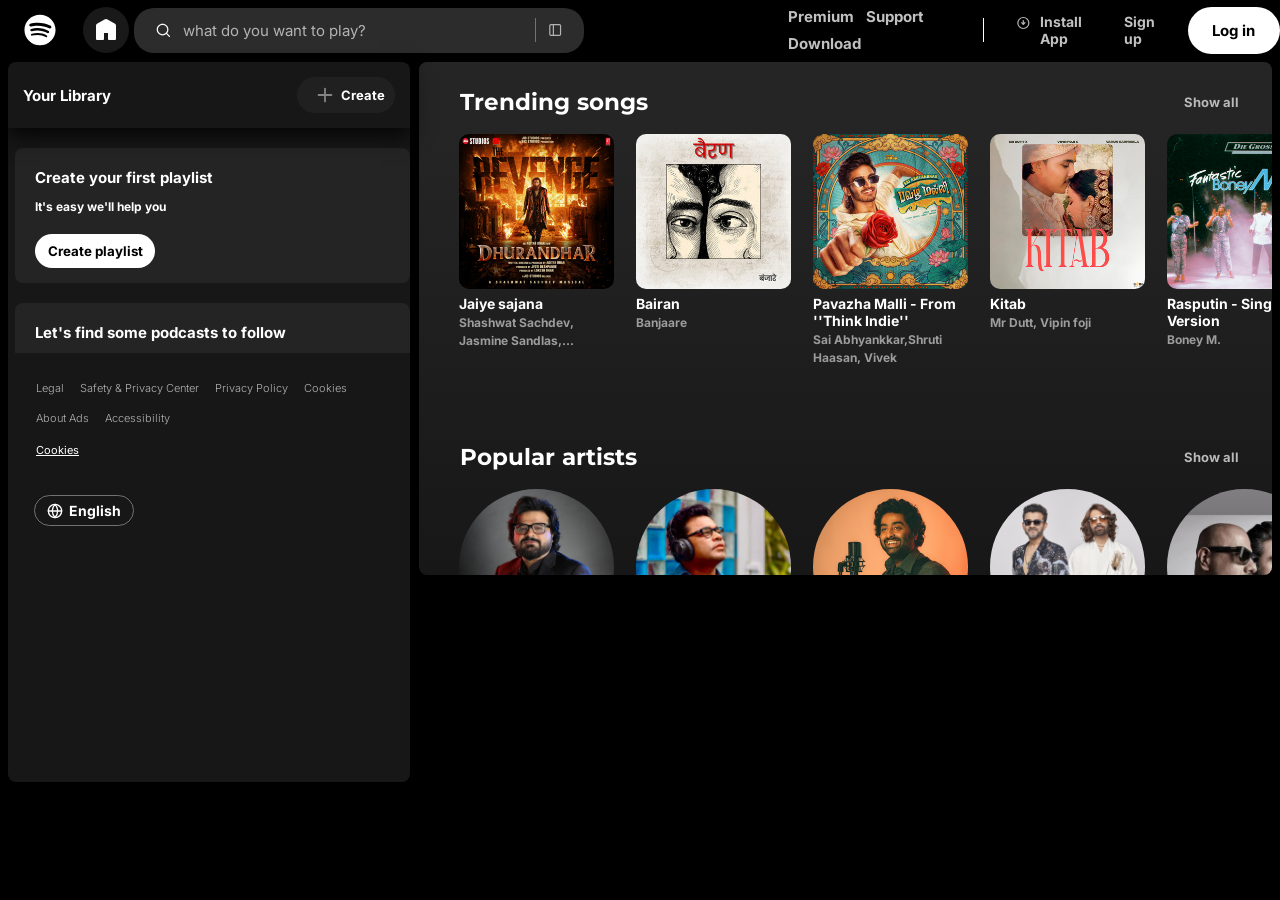
==== index.html @ 3af3e39e "card work completed with js" ====
<!DOCTYPE html>
<html lang="en">

<head>
    <meta charset="UTF-8">
    <meta name="viewport" content="width=device-width, initial-scale=1.0">
    <title>Document</title>
    <link href="https://fonts.googleapis.com/css2?family=Plus+Jakarta+Sans:wght@700&display=swap" rel="stylesheet">
    <link href="https://fonts.googleapis.com/css2?family=Inter:wght@400;600;700&display=swap" rel="stylesheet">
    <link rel="preconnect" href="https://fonts.googleapis.com">
    <link rel="preconnect" href="https://fonts.gstatic.com" crossorigin>
    <link href="https://fonts.googleapis.com/css2?family=Montserrat:wght@400;500;700&display=swap" rel="stylesheet">
    <link rel="stylesheet" href="style.css">
    <link rel="stylesheet" href="utility.css">
</head>

<body>
    <div class="navbar">
        <nav class="nav">
            <div class="nav-icon">
                <img class="sicon" src="img-icon/Spotify-Icon-Black-Logo.svg" alt="Spocify">
                <div class="icon-circle">
                    <img class="invert" src="img-icon/home.svg" alt="">
                </div>
                <!-- <div class="search-container">
                    <img class="invert" src="img/search.svg" alt="">
                    
                </div> -->
            </div>
            <div class="search-container">
                <div class="search-icon">
                    <img class="invert" src="img-icon/search.svg" alt="search">
                </div>
                <input type="text" class="search-input" placeholder="what do you want to play?">
                <div class="divider"></div>

                <svg class="browse-icon" xmlns="http://www.w3.org/2000/svg" viewBox="0 0 24 24" fill="none"
                    stroke="currentColor" stroke-width="2" stroke-linecap="round" stroke-linejoin="round">
                    <rect x="3" y="3" width="18" height="18" rx="2" ry="2"></rect>
                    <line x1="9" y1="3" x2="9" y2="21"></line>
                </svg>

            </div>
            <div class="feature">
                <div class="links">
                    <span>Premium</span>
                    <span>Support</span>
                    <span>Download</span>
                </div>

                <div class="divider-2"></div>

                <div class="install">
                    <svg width="20" height="20" viewBox="0 0 24 24" fill="none">
                        <circle cx="12" cy="12" r="9" stroke="#b3b3b3" stroke-width="2" />
                        <path d="M12 8v6" stroke="#b3b3b3" stroke-width="2" stroke-linecap="round" />
                        <path d="M9.5 11.5L12 14l2.5-2.5" stroke="#b3b3b3" stroke-width="2" stroke-linecap="round"
                            stroke-linejoin="round" />
                    </svg>
                    <span>Install App</span>
                </div>

                <div class="auth">
                    <span class="signup">Sign up</span>
                    <button class="login">Log in</button>
                </div>
            </div>
        </nav>
    </div>

    <!-- <div class="search-container">
                <svg class="search-icon" xmlns="http://www.w3.org/2000/svg" viewBox="0 0 24 24" fill="none"
                    stroke="currentColor" stroke-width="2" stroke-linecap="round" stroke-linejoin="round">
                    <circle cx="11" cy="11" r="8"></circle>
                    <line x1="21" y1="21" x2="16.65" y2="16.65"></line>
                </svg>

                <input type="text" class="search-input" placeholder="What do you want to play?">

                <div class="divider"></div>

                <svg class="browse-icon" xmlns="http://www.w3.org/2000/svg" viewBox="0 0 24 24" fill="none"
                    stroke="currentColor" stroke-width="2" stroke-linecap="round" stroke-linejoin="round">
                    <rect x="3" y="3" width="18" height="18" rx="2" ry="2"></rect>
                    <line x1="9" y1="3" x2="9" y2="21"></line>
                </svg>
            </div> -->

    </nav>
    </div>
    <div class="container flex ">
        <div class="left  bg-black rounded ">
            <div class="library">
                <div class="lheader">
                    <span>Your Library</span>
                    <button>
                        <!-- <span class="plus">&#43</span> -->
                        <svg width="16" height="16" viewBox="0 0 24 24" stroke="currentColor" fill="none"
                            stroke-width="2">
                            <line x1="12" y1="5" x2="12" y2="19" stroke-linecap="round" />
                            <line x1="5" y1="12" x2="19" y2="12" stroke-linecap="round" />
                        </svg>
                        <span>Create</span>
                    </button>
                </div>
                <div class="lbox">
                    <div class="playlist box">
                        <div class="h">
                            <h4>Create your first playlist</h4>
                            <p>It's easy we'll help you</p>
                        </div>
                        <button class="lbut play_but">Create playlist</button>

                    </div>
                    <div class="podcast box">
                        <div class="h">
                            <h4>Let's find some podcasts to follow</h4>
                            <p>We'll keep you updated on new episodes</p>
                        </div>
                        <button class="lbut pod_but">Browse podcasts</button>

                    </div>
                </div>
            </div>
            <div class="footer">
                <div class="flinks">
                    <ul>
                        <li>Legal</li>
                        <li>Safety & Privacy Center</li>
                        <li>Privacy Policy</li>
                        <li>Cookies</li>
                    </ul>
                    <ul>
                        <li>About Ads</li>
                        <li>Accessibility</li>
                    </ul>
                    <h5>Cookies</h5>
                </div>
                <button class="footer-btn">
                    <svg xmlns="http://www.w3.org/2000/svg" width="16" height="16" viewBox="0 0 24 24" fill="none"
                        stroke="currentColor" stroke-width="2" stroke-linecap="round" stroke-linejoin="round">
                        <circle cx="12" cy="12" r="10"></circle>
                        <line x1="2" y1="12" x2="22" y2="12"></line>
                        <path
                            d="M12 2a15.3 15.3 0 0 1 4 10 15.3 15.3 0 0 1-4 10 15.3 15.3 0 0 1-4-10 15.3 15.3 0 0 1 4-10z">
                        </path>
                    </svg>
                    English
                </button>
            </div>
            <!-- <div class="home bg-gray rounded m-1 p-1">
                <div class="logo"><img class="invert" src="img/logo.svg" alt="logo"></div>
                <ul>
                    <li><img class="invert" src="img/home.svg" alt="home">Home</li>
                    <li><img class="invert" src="img/search.svg" alt="search">Search</li>
                </ul>
            </div> -->

        </div>
        <div class="right bg-black rounded ">
            <div class="Rcontainer ">
                <div class="Rheader">
                    <h2 class="under-line">Trending songs</h2>
                    <a href="#" class="show-all under-line">Show all</a>

                </div>
                <div class="card-container Trending-songs-card">
                    
                        
                </div>
            </div>

            <div class="Rcontainer ">
                <div class="Rheader">
                    <h2 class="under-line">Popular artists</h2>
                    <a href="#" class="show-all under-line">Show all</a>

                </div>
                <div class="card-container Popular-artists-card ">
                    
                </div>
            </div>

             <div class="Rcontainer ">
                <div class="Rheader">
                    <h2 class="under-line">Popular Albums and singles</h2>
                    <a href="#" class="show-all under-line">Show all</a>

                </div>
                <div class="card-container Popular-albums-card ">
                    
                </div>
            </div>

            <div class="Rcontainer ">
                <div class="Rheader">
                    <h2 class="under-line">Popular radio</h2>
                    <a href="#" class="show-all under-line">Show all</a>

                </div>
                <div class="card-container Popular-radio-cards ">
                    
                </div>
            </div>

            <div class="Rcontainer ">
                <div class="Rheader">
                    <h2 class="under-line">Featured Charts</h2>
                    <a href="#" class="show-all under-line">Show all</a>

                </div>
                <div class="card-container featured-cards ">
                    
                </div>
            </div>

            

        </div>
    </div>
    
    <script src="script.js"></script>
</body>

</html>
---- style.css ----
* {
    margin: 0;
    padding: 0;
    box-sizing: border-box;
    font-family: 'Inter', 'Helvetica Neue', Arial, sans-serif;

}

body {

    background-color: black;
    color: white;
    font-family: "CircularSp", "Helvetica Neue", Helvetica, Arial, sans-serif;
    font-weight: 700;
    /* font-size: 16px; */

}


.navbar .nav {
    background-color:black;
    display: flex;
    align-items: center;
    width: 100%;
    height: 60px;
    padding: 0 px;

}

.nav-icon{
    display: flex;
    align-items: center;
    /* width: 25px; */
    gap: 8px;
    padding: 5px;
   
}

.sicon {
    width: 70px;
    cursor: pointer;
   
}
.icon-circle {
    width: 46px;  
    height: 46px; 
    background-color: #1a1919; /* Gives the circle its dark gray color */
    border-radius: 50%; 
    
    /* Centers the home SVG inside the circle */
    display: flex;
    justify-content: center;
    align-items: center;
    cursor: pointer;
    transition: transform 0.1s ease, border-color 0.2s ease;
}
.icon-circle .invert {
    width: 24px; /* Adjust this to make the house bigger or smaller inside the circle */
    
}
.icon-circle:hover{
    background-color: rgb(48, 48, 48);
    transition: background-color 0.4s ease, border 0.4s ease;
    transform: scale(1.04);
}
.search-container{
    /* position: relative; */
    display: flex;
    align-items: center;
    background-color: #2c2c2c;
    border-radius: 20px;
    padding: 0  20px;
    height: 45px;
    max-width: 450px; 
    transition: background-color 0.2s ease, border 0.2s ease;
    cursor: pointer;
    border: 2px solid transparent;
}
.search-container:hover {
    border: 2px solid white;
    
}
.search-icon{
    width: 23px;  
    height: 40px; 
    /* background-color: #1a1a1a; /* Gives the circle its dark gray color */
    /* border-radius: 10px;   */
    
    /* Centers the home SVG inside the circle */
    display: flex;
    align-items: center;
    cursor: pointer;
}
.search-input{
    flex-grow: 1;
    background: transparent;
    border: none;
    outline: none;
    color: white;
    font-size: 15px;
    padding: 0 12px;
    
}
.search-input::placeholder {
    color: #b3b3b3;
}
.divider {
    height: 24px;
    width: 1px;
    background-color: #727272;
    margin: 0 12px;
    margin-left: 100px;
}

svg{
    color: #727272;
}

.browse-icon {
    width: 22px;
    height: 22px;
    color: #b3b3b3; /* Ye 'currentColor' ko set karega */
    cursor: pointer;
    transition: color 0.2s ease;
}

.browse-icon:hover {
    color: white; /* Hover par bright white ho jayega */
}
.feature{
    display: flex;
    align-items: center;
    /* justify-content: space-between; */
}
.links{
    margin-left: 200px;
    color: rgb(194, 193, 193);
    font-size: 15px;
    
}
.links span{
    display: inline-block;
    cursor: pointer;
    margin: 4px;
    transition: color 0.2s ease, transform 0.2s ease;
    
}
.links span:hover{
    /* font-size: 16px; */
    color: white;
    transform: scale(1.02);
   
}
.divider-2{
    height: 24px;
    width: 1px;
    background-color:white;
    margin: 0 12px;
    margin-left: 25px;
    
}
.install{
    display: flex;
    /* justify-items: center; */
    color: rgb(194, 193, 193);
    font-size: 14px;
    gap: 10px;
    margin-left: 20px;
    transition: 0.2s;

}
.install svg{
    stroke: currentColor;
}
.install:hover {
    color: white;
    transform: scale(1.02);
}
.install:hover svg *{
    stroke: white !important;
}

.auth{
    display: inline-block;
    align-items: center;
    display: flex;
    font-size: 14px;
    color: rgb(194, 193, 193);
    margin-left: 30px;
    gap: 20px;
}
.auth button{
    padding: 14px;
    width: 105px;
    background-color: white;
    color: black;
    font-size:15px;
    font-weight: bold;
    border: none;
    border-radius: 50px;
    transition: background-color 0.1s ease, transform 0.1s ease;
}
.auth span:hover{
    color: white;
    transform: scale(1.02);
}
.auth button:hover{
    background-color: #e6e1e1;
    transform: scale(1.04);

}


/*               container             */


.container{
    height: 80vh;
    gap: 9px;
    margin: 8px;
    margin-top: 2px;

    
}

.left {
    width: 32vw;
    /* height: 80vh; */
    /* padding: 10px; */
}

.right {
    width: 68vw;
    height: 513px;
    overflow-x: hidden;
    overflow-y: scroll;
    background: linear-gradient(to bottom , rgb(37, 37, 37) 12% , transparent 100%);
    /* height: 80vh; */
    /* height: 100%; */
}

/* .home ul li {
    display: flex;
    width: 14px;
    gap: 13px;
    list-style: none;
    padding-top: 14px;
    font-size: 12PX;
} */

.lheader{
    display: flex;
    align-items: center;
    justify-content: space-between;
    /* padding-top: 25px; */
    padding: 15px;
    font-size: 15px;
    font-family: 'Inter', 'Helvetica Neue', Arial, sans-serif;
    box-shadow: gray;
    box-shadow: 0px 8px 20px rgba(0, 0, 0, 0.8);
    position: relative;
    z-index: 100;
   
}


.lheader button{
    display: flex;
    align-items: center;
    background-color:rgb(32, 32, 32);
    color: white;
    border: none;
    padding: 7px;
    font-size: 13px;
    font-weight: bold;
    width: 98px;
    border-radius: 40px;
    gap: 5px;
    transition: background-color 0.2s ease , transform 0.2s ease;
    
}
.lheader button svg{
    width: 22px;
    height: 22px;
    margin-left:10px;
    color: #858484;
}
.lheader button:hover{
    background-color:rgb(41, 41, 41);
    color: white;
}
.lheader button:hover svg *{
    stroke: rgb(236, 235, 235);
}
.lbox{
    /* display: flex;
    flex-direction: column; */
    height: 225px;
    /* background-color: #131313; */
    overflow-y: scroll;
}
.lbox::-webkit-scrollbar{
    width: 12px;
    
   
}
.lbox::-webkit-scrollbar-track {
  /* background:  #777; */
}
.lbox::-webkit-scrollbar-thumb{
    background: #535353;  
    /* border-radius: 3px; */
}

.play_but{
    width: 120px;
}
.pod_but{
    width: 140px;
}
.flinks{
    margin: 20px;
}
.flinks ul{
    font-size: 11px;
    font-weight: 300;
    /* margin-bottom: 10px; */
    display: flex;
}
.flinks ul li{
    list-style: none;
    margin: 8px;
    color: #b3b1b1;
    cursor: pointer;
}
.flinks h5{
    margin-top: 10px;
    margin-left: 8px;
    font-size: 11px;
    color:white;
    font-weight: 400 ;
    font-family: 'Inter', 'Helvetica Neue', Arial, sans-serif;
    cursor: pointer;
    text-decoration: underline;

    
}
.footer-btn{
    display: flex;
    align-items: center;
    gap: 6px;
    background-color: transparent; 
    color: white;
    font-size: 14px;
    font-weight: 700;
    font-family: 'Inter', 'Helvetica Neue', Arial, sans-serif;
    border: 1px solid #727272; /* Grey border */
    border-radius: 50px; /* Perfect pill shape */
    margin-left: 26px;
    margin-top: 38px;
    padding: 6px 12px;
    cursor: pointer;
    transition: transform 0.1s ease, border-color 0.2s ease;
    /* transform: scale(1.04); */

}
.footer-btn:hover{
    color: white;
    transform: scale(1.04);
}
.footer-btn svg{
    color: white;
}

/* Right side css code */

.Rcontainer{
    display: flex;
    flex-direction: column;
    margin-bottom: 40px;
    /* position:relative; */
    /* width: 100%;
    overflow-y: auto;
    height: auto; */
    
    /* padding: 2px 0 4px 0px; */
    /* background-image: radial-gradient(ellipse at 15% 15%, #363636 0%, transparent 70%); */
    /* background: linear-gradient(to bottom, #2b0e0e 0%, #121212 100%) */
}  
/* .Rcontainer::after {
    content: "";
    position: absolute;
    top: 0;
    left: 0;
    width: 50%;
    height: 100%;
    background-image: linear-gradient(to bottom, #2b0e0e 0%, transparent 80%);
    z-index: -1; 
}   */
.Rheader{
    display: flex;
    width:100%;
    align-items: center;
    justify-content: space-between;
    height: 15px;
    padding: 30px 33px ;
    border-top-left-radius: 7px;
    border-top-right-radius: 7px;
    
    /* background-color: rgb(30, 30, 30); */
    
    /* background: linear-gradient(to bottom, #2b0e0e 0%) */

}
.Rheader h2{
    font-size: 23px;
    font-weight: 700;
    font-style: normal;
    line-height:normal;
    /* font-family: 'Plus Jakarta Sans', sans-serif; */
    font-family: 'Montserrat', sans-serif;
    cursor: pointer;
    margin-top: 20px;
    margin-left: 8px;
    

}
.Rheader .show-all{
    text-decoration: none;
    margin-top: 20px;
    color: #bbbaba;
    font-size: 13px;
    
}
/* .play{
    position:absolute;
    top: 140px;
    right: 0px;
    opacity: 0;
    transform: translateY(8px);
    transition: all 0.3s ease-out;

}
.play:hover{
    opacity: 1;
    transform: translateY(0);
    top: 86px;
    
} */

.play {
    position: absolute;
    bottom: -10px;        /* anchor to bottom of card  */
    right:-9px;
    opacity: 0;
    transform: translateY(6px);   /* start slightly below final position  */
    transition: opacity 0.3s ease, transform 0.3s ease;
}

 /* THIS is the fix — trigger on CARD hover, not play-button hover  */
.card:hover .play {
    opacity: 1;
    transform: translateY(0px);     /* slides up to rest position  */
}

/* Keep it visible if hovering the button itself  */
.play:hover {
    opacity: 1;
    transform: translateY(0);
}
---- utility.css ----
.border{
    border: 2px solid red;
    margin: 5px;
}

.flex{
    display: flex;
}

.justify-center{
    justify-content: center;
}

.items-center{
    align-items: center;
}

.bg-black{
    background-color: rgb(23, 23, 23);
    color: white;
}

.invert{
    /* filter: invert(1); */
    filter: brightness(1.9) invert(1) !important;
    
}

.bg-gray{
    background-color: rgb(22, 22, 22);
}

.rounded{
    border-radius: 8px;
}
.m-1{
    margin: 5px;
}
.p-1{
    padding: 10px;
}
.box{
    /* width: 32vw; */
    height: 135px;
    margin: 15px 0 20px 7px;
    border-radius: 8px;
    background-color:rgb(36, 36, 36);
    /* flex-shrink: 0; */
    
    
}
.box .h{
    display: flex;
    flex-direction: column;
    margin: 20px;
    gap: 12px;
   

}
.h h4{
    font-size: 15px;
    margin-top: 20px;
   
}
.h p{
    font-size: 12px;
    
}
.h button{
    width: 100px;
}
.lbut{
    background-color: white;
    border: none;
    border-radius: 30px;
    padding: 9px;
    margin-left: 20px;
    font-family: 'Inter', 'Helvetica Neue', Arial, sans-serif;
    font-weight: bold;
    cursor: pointer;
}
.lbut:hover{
    background-color: rgb(224, 222, 222);
    transform: scale(1.04);
}
.under-line:hover{
    text-decoration: underline;
    text-decoration-color: antiquewhite;
}
.Rbg-color{
    /* background-color:#2b0e0e; */
    /* background: linear-gradient(to bottom, #2b0e0e 0%, #121212 100%); */
    /* padding: 20px; */
    /* min-height: 100vh; */
    /* background-image: radial-gradient(ellipse at top left, #2b0e0e 0%, transparent 70%); */
}
.card-container{
    /* position: relative; */
    display: flex;
    align-items: flex-start;
    overflow-x: auto;
    /* max-width: 50vw; */
    margin-top:3px;
    gap: 2px;
    /* background-color: grey; */
    /* padding-left: 20px; */
    padding-left: 30px;
}
.card-container .card{
    flex: 0 0 auto;
    position: relative;
    /* margin-top:7px; */
    width: 175px;
    height: auto;
    padding: 6px 10px 12px 10px;
    /* margin-left: 38px; */
    font-size: 14px;
    /* background-color: grey; */
    border-radius: 5px;
    cursor: pointer;
    transition: background-color 0.3s ease-out;
    /* height: 50px; */
    /* padding-left: 30px;  */
    
}
.right::-webkit-scrollbar{
    width: 12px;
} 
.right::-webkit-scrollbar-thumb{
    background-color: azure;
    border-radius: 5px;
    height: 20px;
}
.card-container::-webkit-scrollbar{
    display: none;
}


.card > *{
    padding-top:3px;
}
.img-box{
    position: relative;
    width: 100%;
}
.card .img-box img{
    width: 100%;
    object-fit: contain;
    border-radius: 10px;
    /* padding: 10px; */
}
.card p{
    font-size: 12px;
    color: rgb(156, 156, 156);
}
.card:hover{
    background-color: rgb(38, 38, 38);
}
.card h4:hover, .card p:hover{
    text-decoration: underline;
}
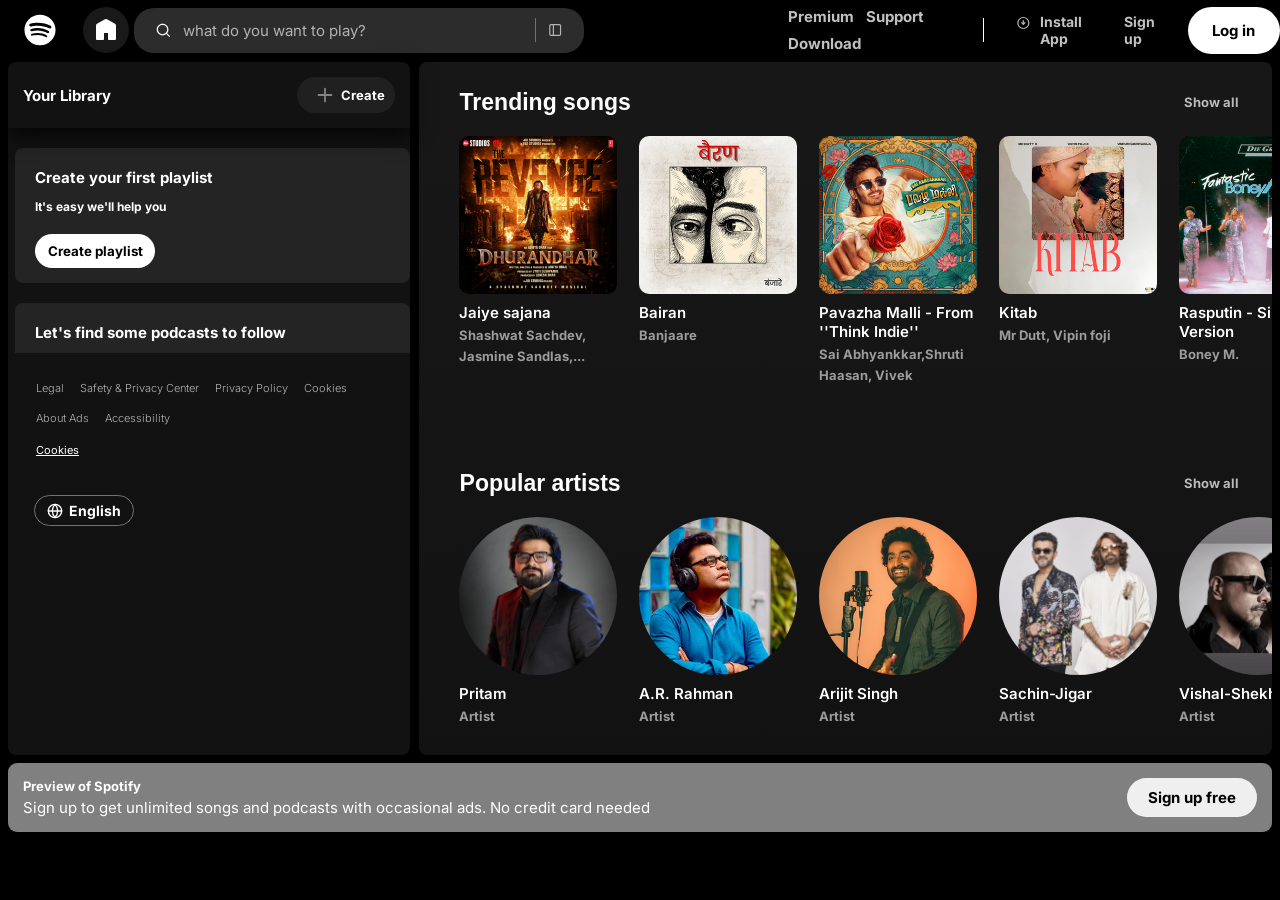
==== commit 66cef0d2: "90% design Completed" ====
--- a/index.html
+++ b/index.html
@@ -5,11 +5,11 @@
     <meta charset="UTF-8">
     <meta name="viewport" content="width=device-width, initial-scale=1.0">
     <title>Document</title>
-    <link href="https://fonts.googleapis.com/css2?family=Plus+Jakarta+Sans:wght@700&display=swap" rel="stylesheet">
-    <link href="https://fonts.googleapis.com/css2?family=Inter:wght@400;600;700&display=swap" rel="stylesheet">
+
     <link rel="preconnect" href="https://fonts.googleapis.com">
     <link rel="preconnect" href="https://fonts.gstatic.com" crossorigin>
-    <link href="https://fonts.googleapis.com/css2?family=Montserrat:wght@400;500;700&display=swap" rel="stylesheet">
+    <link href="https://fonts.googleapis.com/css2?family=Inter:wght@400;600;700&display=swap" rel="stylesheet">
+    <link rel="stylesheet" href="https://cdnjs.cloudflare.com/ajax/libs/font-awesome/6.4.0/css/all.min.css">
     <link rel="stylesheet" href="style.css">
     <link rel="stylesheet" href="utility.css">
 </head>
@@ -165,60 +165,133 @@
 
                 </div>
                 <div class="card-container Trending-songs-card">
-                    
+
+
+                </div>
+            </div>
+
+            <div class="Rcontainer first-con-cards ">
+                <div class="Rheader">
+                    <h2 class="under-line">Popular artists</h2>
+                    <a href="#" class="show-all under-line">Show all</a>
+
+                </div>
+                <div class="card-container Popular-artists-card ">
+
+                </div>
+            </div>
+
+            <div class="Rcontainer ">
+                <div class="Rheader">
+                    <h2 class="under-line">Popular Albums and singles</h2>
+                    <a href="#" class="show-all under-line">Show all</a>
+
+                </div>
+                <div class="card-container Popular-albums-card ">
+
+                </div>
+            </div>
+
+            <div class="Rcontainer ">
+                <div class="Rheader">
+                    <h2 class="under-line">Popular radio</h2>
+                    <a href="#" class="show-all under-line">Show all</a>
+
+                </div>
+                <div class="card-container Popular-radio-cards ">
+
+                </div>
+            </div>
+
+            <div class="Rcontainer ">
+                <div class="Rheader">
+                    <h2 class="under-line">Featured Charts</h2>
+                    <a href="#" class="show-all under-line">Show all</a>
+
+                </div>
+                <div class="card-container featured-cards ">
+
+                </div>
+            </div>
+
+
+            <footer>
+                <hr>
+                <div class="R-footer">
+                    <div class="footer-column">
+                        <h3>Company</h3>
+                        <ul>
+                            <li><a href="#">About</a></li>
+                            <li><a href="#">Jobs</a></li>
+                            <li><a href="#">For the Record</a></li>
+                        </ul>
+                    </div>
+
+                    <div class="footer-column">
+                        <h3>Communities</h3>
+                        <ul>
+                            <li><a href="#">For Artists</a></li>
+                            <li><a href="#">Developers</a></li>
+                            <li><a href="#">Advertising</a></li>
+                            <li><a href="#">Investors</a></li>
+                            <li><a href="#">Vendors</a></li>
+                        </ul>
+                    </div>
+
+                    <div class="footer-column">
+                        <h3>Useful links</h3>
+                        <ul>
+                            <li><a href="#">Support</a></li>
+                            <li><a href="#">Free Mobile App</a></li>
+                            <li><a href="#">Popular by Country</a></li>
+                            <li><a href="#">Import your Music</a></li>
+                        </ul>
+                    </div>
+
+                    <div class="footer-column">
+                        <h3>Spotify Plans</h3>
+                        <ul>
+                            <li><a href="#">Premium Lite</a></li>
+                            <li><a href="#">Premium Standard</a></li>
+                            <li><a href="#">Premium Platinum</a></li>
+                            <li><a href="#">Premium Student</a></li>
+                            <li><a href="#">Spotify Free</a></li>
+                        </ul>
+                    </div>
+
+                    <div class="social-footer">
                         
-                </div>
-            </div>
-
-            <div class="Rcontainer ">
-                <div class="Rheader">
-                    <h2 class="under-line">Popular artists</h2>
-                    <a href="#" class="show-all under-line">Show all</a>
-
-                </div>
-                <div class="card-container Popular-artists-card ">
-                    
-                </div>
-            </div>
-
-             <div class="Rcontainer ">
-                <div class="Rheader">
-                    <h2 class="under-line">Popular Albums and singles</h2>
-                    <a href="#" class="show-all under-line">Show all</a>
-
-                </div>
-                <div class="card-container Popular-albums-card ">
-                    
-                </div>
-            </div>
-
-            <div class="Rcontainer ">
-                <div class="Rheader">
-                    <h2 class="under-line">Popular radio</h2>
-                    <a href="#" class="show-all under-line">Show all</a>
-
-                </div>
-                <div class="card-container Popular-radio-cards ">
-                    
-                </div>
-            </div>
-
-            <div class="Rcontainer ">
-                <div class="Rheader">
-                    <h2 class="under-line">Featured Charts</h2>
-                    <a href="#" class="show-all under-line">Show all</a>
-
-                </div>
-                <div class="card-container featured-cards ">
-                    
-                </div>
-            </div>
-
-            
+                        <a href="https://www.instagram.com/yourprofile" target="_blank" aria-label="Instagram">
+                            <i class="fab fa-instagram"></i>
+                        </a>
+
+                        <a href="https://www.twitter.com/yourprofile" target="_blank" aria-label="Twitter">
+                            <i class="fa-brands fa-twitter"></i>
+                        </a>
+                        <a href="https://www.facebook.com/yourprofile" target="_blank" aria-label="Facebook">
+                            <i class="fa-brands fa-facebook"></i>
+                        </a>
+
+                    </div>
+                </div>
+                <hr class="hor2">
+
+                <div class="copyright">
+                    <small>&copy; 2026 Spotify AB</small>
+                </div>
+            </footer>
 
         </div>
-    </div>
-    
+
+    </div>
+    <div class="Bfooter">
+        <div class="pline">
+        <p class="first_line">Preview of Spotify</p>
+        <p class="second_line">Sign up to get unlimited songs and podcasts with occasional ads. No credit card needed</p>
+        </div>
+        <button class="bsign-in">Sign up free</button>
+    </div>
+
     <script src="script.js"></script>
 </body>
 
--- a/style.css
+++ b/style.css
@@ -215,7 +215,7 @@
 
 
 .container{
-    height: 80vh;
+    height: 77vh;
     gap: 9px;
     margin: 8px;
     margin-top: 2px;
@@ -231,10 +231,10 @@
 
 .right {
     width: 68vw;
-    height: 513px;
+    /* height: 513px; */
     overflow-x: hidden;
     overflow-y: scroll;
-    background: linear-gradient(to bottom , rgb(37, 37, 37) 12% , transparent 100%);
+    background: linear-gradient(to bottom , rgb(23, 23, 23) 12% , transparent 100%);
     /* height: 80vh; */
     /* height: 100%; */
 }
@@ -377,7 +377,7 @@
 .Rcontainer{
     display: flex;
     flex-direction: column;
-    margin-bottom: 40px;
+    /* margin-bottom: 29px; */
     /* position:relative; */
     /* width: 100%;
     overflow-y: auto;
@@ -386,7 +386,8 @@
     /* padding: 2px 0 4px 0px; */
     /* background-image: radial-gradient(ellipse at 15% 15%, #363636 0%, transparent 70%); */
     /* background: linear-gradient(to bottom, #2b0e0e 0%, #121212 100%) */
-}  
+} 
+
 /* .Rcontainer::after {
     content: "";
     position: absolute;
@@ -432,6 +433,23 @@
     font-size: 13px;
     
 }
+.Trending-songs-card{
+    margin-bottom: 29px;
+
+}
+.Popular-artists-card{
+    margin-bottom:15px;
+}
+.Popular-albums-card{
+    margin-bottom: 14px;
+}
+.Popular-radio-cards{
+    margin-bottom: 12px;
+
+}
+.featured-cards{
+    margin-bottom: 75px;
+}
 /* .play{
     position:absolute;
     top: 140px;
@@ -469,3 +487,113 @@
     transform: translateY(0);
 }
 
+
+
+/*  footer section */
+
+hr{
+    border: none;
+    border-radius: 2px;
+    height: 1px;
+    background-color: rgb(200,200,200,0.2);
+    margin: 20px;
+}
+
+.R-footer{
+    display: flex;
+    margin:35px;
+    margin-top: 60px;
+    margin-bottom: 35px;
+    gap: 50px;
+}
+
+.footer-column h3{
+    font-size: 15px;
+}
+.footer-column ul a{
+    color: rgb(145, 144, 144);
+    text-decoration: none;
+    font-family: SpotifyMixUI, CircularSp-Arab, CircularSp-Hebr, CircularSp-Cyrl, CircularSp-Grek, CircularSp-Deva, "Helvetica Neue", helvetica, arial, "Hiragino Sans", "Hiragino Kaku Gothic ProN", Meiryo, "MS Gothic", sans-serif;
+    font-weight: bold;
+    font-size: 15px;
+    
+}
+.footer-column ul li a:hover{
+    color: white;
+    text-decoration: underline;
+    /* transform: scale(0.2s); */
+    
+}
+.footer-column ul li{
+    margin-top: 6px;
+    list-style: none;
+    
+}
+.social-footer{
+    display: flex;
+    gap: 15px;
+}
+.social-footer a{
+    display: flex;
+    align-items: center;
+    justify-content: center;
+    text-decoration: none;
+    color: white;
+    width: 30px;
+    height: 30px;
+    border-radius: 50%;
+    padding:20px;
+    font-size: 16px;
+    background-color: rgb(39, 39, 39);
+    transition: all 0.1s ease;
+
+}
+.social-footer a:hover{
+    background-color: rgb(100, 100, 100);
+    /* transform: scale(1.02); */
+}
+.hor2{
+    margin: 30px;
+}
+.copyright{
+    margin: 40px 30px;
+
+    font-weight: 300;
+    color: grey;
+
+}
+
+/* body footer */
+
+.Bfooter{
+    position: relative;
+    display: flex;
+    justify-content: space-between;
+    padding: 15px;
+    background-color: grey;
+    margin: 8px;
+    border-radius: 9px;
+    font-family: 'Franklin Gothic Medium', 'Arial Narrow', Arial;
+}
+/* .pline{
+    margin: 5px;
+} */
+
+.first_line{
+    font-size: 13px;
+    margin-bottom:4px;
+
+}
+.second_line{
+    font-size: 15px;
+    font-weight: normal;
+}
+.bsign-in{
+    border: none;
+    padding: 10px;
+    font-size: 15px;
+    font-weight: bold;
+    width: 130px;
+    /* height: 35px; */
+    border-radius: 20px;
+}
--- a/utility.css
+++ b/utility.css
@@ -16,7 +16,7 @@
 }
 
 .bg-black{
-    background-color: rgb(23, 23, 23);
+    background-color: rgb(18, 18, 18);
     color: white;
 }
 
@@ -110,11 +110,11 @@
     flex: 0 0 auto;
     position: relative;
     /* margin-top:7px; */
-    width: 175px;
+    width: 178px;
     height: auto;
     padding: 6px 10px 12px 10px;
     /* margin-left: 38px; */
-    font-size: 14px;
+    font-size: 15px;
     /* background-color: grey; */
     border-radius: 5px;
     cursor: pointer;
@@ -123,13 +123,17 @@
     /* padding-left: 30px;  */
     
 }
+.card h4{
+    font-weight: 600;
+}
 .right::-webkit-scrollbar{
     width: 12px;
 } 
 .right::-webkit-scrollbar-thumb{
-    background-color: azure;
-    border-radius: 5px;
-    height: 20px;
+    background-color:rgb(99, 98, 98);
+    /* border-radius: 5px; */
+    border-top-right-radius: 7px;
+    border-bottom-right-radius: 7px;
 }
 .card-container::-webkit-scrollbar{
     display: none;
@@ -137,7 +141,7 @@
 
 
 .card > *{
-    padding-top:3px;
+    padding-top:5px;
 }
 .img-box{
     position: relative;
@@ -150,7 +154,7 @@
     /* padding: 10px; */
 }
 .card p{
-    font-size: 12px;
+    font-size: 13px;
     color: rgb(156, 156, 156);
 }
 .card:hover{
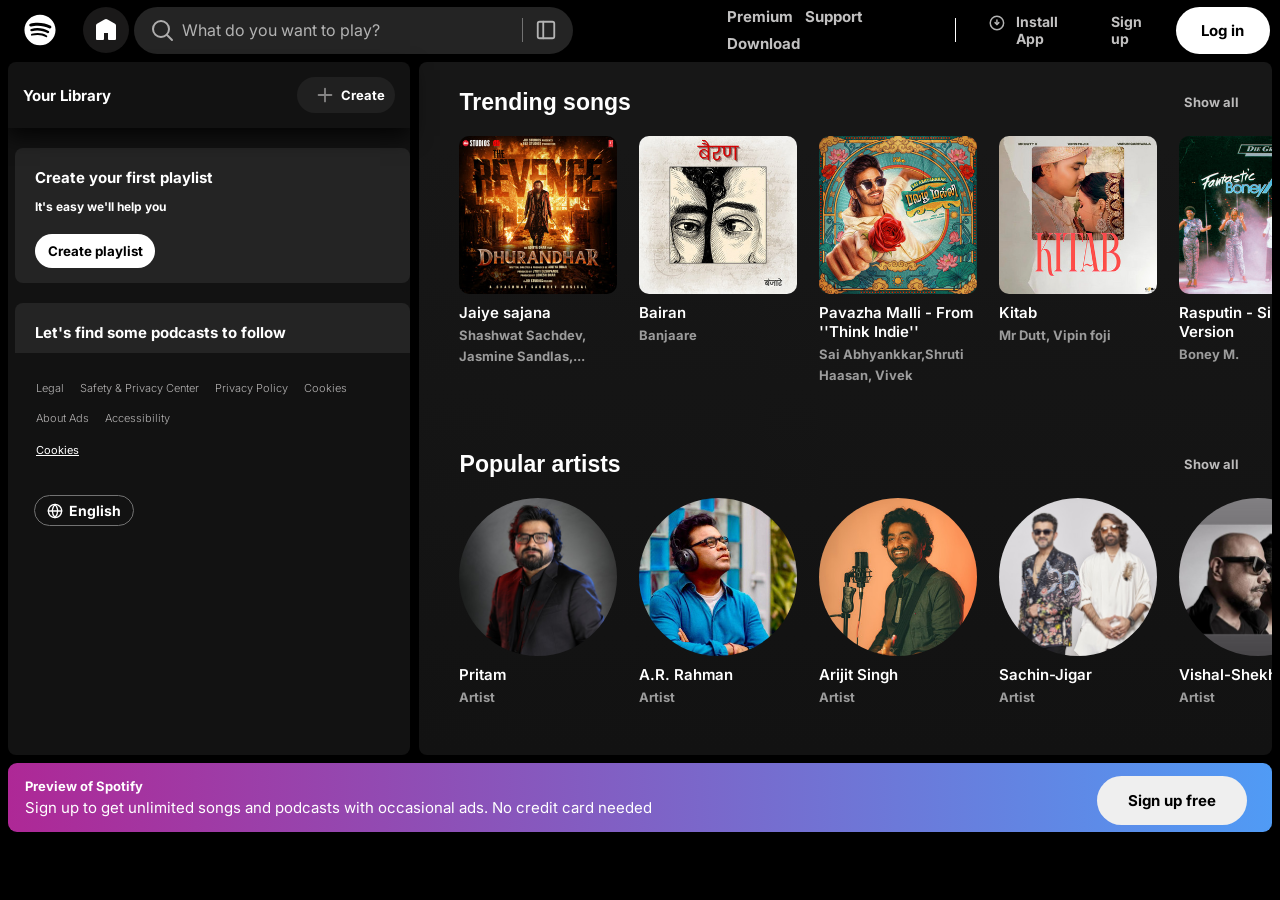
==== commit a80a4474: "search container update" ====
--- a/index.html
+++ b/index.html
@@ -8,6 +8,8 @@
 
     <link rel="preconnect" href="https://fonts.googleapis.com">
     <link rel="preconnect" href="https://fonts.gstatic.com" crossorigin>
+    <link href="https://fonts.googleapis.com/css2?family=DM+Sans:opsz,wght@9..40,400;9..40,500;9..40,700&display=swap"
+        rel="stylesheet">
     <link href="https://fonts.googleapis.com/css2?family=Inter:wght@400;600;700&display=swap" rel="stylesheet">
     <link rel="stylesheet" href="https://cdnjs.cloudflare.com/ajax/libs/font-awesome/6.4.0/css/all.min.css">
     <link rel="stylesheet" href="style.css">
@@ -29,15 +31,29 @@
             </div>
             <div class="search-container">
                 <div class="search-icon">
-                    <img class="invert" src="img-icon/search.svg" alt="search">
-                </div>
-                <input type="text" class="search-input" placeholder="what do you want to play?">
+                    <!-- <img class="invert" src="img-icon/search.svg" alt="search"> -->
+                    <svg width="24" height="24" viewBox="0 0 24 24" fill="none" xmlns="http://www.w3.org/2000/svg">
+                        <!-- Circle -->
+                        <circle cx="11" cy="11" r="8" stroke="currentColor" stroke-width="2" />
+                        <!-- Handle -->
+                        <line x1="17" y1="17" x2="22" y2="22" stroke="currentColor" stroke-width="2"
+                            stroke-linecap="round" />
+                    </svg>
+                </div>
+                <input type="text" class="search-input" placeholder="What do you want to play?">
+                <div class="search_hover">
+                    <kbd>Ctrl</kbd>
+                    <kbd>Shift</kbd>
+                    <kbd>L</kbd>
+                </div>
                 <div class="divider"></div>
 
                 <svg class="browse-icon" xmlns="http://www.w3.org/2000/svg" viewBox="0 0 24 24" fill="none"
                     stroke="currentColor" stroke-width="2" stroke-linecap="round" stroke-linejoin="round">
+
                     <rect x="3" y="3" width="18" height="18" rx="2" ry="2"></rect>
                     <line x1="9" y1="3" x2="9" y2="21"></line>
+
                 </svg>
 
             </div>
@@ -260,7 +276,7 @@
                     </div>
 
                     <div class="social-footer">
-                        
+
                         <a href="https://www.instagram.com/yourprofile" target="_blank" aria-label="Instagram">
                             <i class="fab fa-instagram"></i>
                         </a>
@@ -286,8 +302,9 @@
     </div>
     <div class="Bfooter">
         <div class="pline">
-        <p class="first_line">Preview of Spotify</p>
-        <p class="second_line">Sign up to get unlimited songs and podcasts with occasional ads. No credit card needed</p>
+            <p class="first_line">Preview of Spotify</p>
+            <p class="second_line">Sign up to get unlimited songs and podcasts with occasional ads. No credit card
+                needed</p>
         </div>
         <button class="bsign-in">Sign up free</button>
     </div>
--- a/style.css
+++ b/style.css
@@ -21,6 +21,7 @@
     background-color:black;
     display: flex;
     align-items: center;
+    justify-content: space-between;
     width: 100%;
     height: 60px;
     padding: 0 px;
@@ -64,52 +65,83 @@
     transform: scale(1.04);
 }
 .search-container{
-    /* position: relative; */
-    display: flex;
-    align-items: center;
+    position: relative;
+    display: flex;
+    align-items: center;
+    background-color: #242424;
+    border-radius: 500px;
+    padding: 0  15px;
+    height: 47px;
+    width:468px; 
+    transition: background-color 0.3s ease, border 0.2s ease;
+    /* cursor: pointer; */
+    border: 1px solid transparent;
+}
+.search-container:hover {
+    border: 1px solid #464444;
     background-color: #2c2c2c;
-    border-radius: 20px;
-    padding: 0  20px;
-    height: 45px;
-    max-width: 450px; 
-    transition: background-color 0.2s ease, border 0.2s ease;
-    cursor: pointer;
-    border: 2px solid transparent;
-}
-.search-container:hover {
-    border: 2px solid white;
-    
-}
-.search-icon{
-    width: 23px;  
+    
+}
+.search-icon svg{
+    width: 24px;  
     height: 40px; 
     /* background-color: #1a1a1a; /* Gives the circle its dark gray color */
     /* border-radius: 10px;   */
     
-    /* Centers the home SVG inside the circle */
-    display: flex;
-    align-items: center;
-    cursor: pointer;
+    color: rgb(175, 174, 174);
+    display: flex;
+    align-items: center;
+    cursor: pointer;
+    transition: all 0.2s ease;
+}
+.search-container:hover .search-icon svg {
+    color: white;
 }
 .search-input{
-    flex-grow: 1;
+    /* flex-grow: 1; */
+    width: 221px;
     background: transparent;
     border: none;
     outline: none;
     color: white;
-    font-size: 15px;
-    padding: 0 12px;
+    font-size: 16px;
+    padding: 0 8px;
     
 }
 .search-input::placeholder {
     color: #b3b3b3;
 }
+
+.search_hover{
+    /* position: absolute; */
+    display: flex;
+    gap: 3px;
+    /* margin-right:30px; */
+    opacity: 0;
+    transition: opacity 0.2s ease;
+}
+
+.search_hover kbd{
+    display: flex;
+    border: 1px solid grey; 
+    border-radius: 3px;
+    padding: 2px 4px;
+    font-size: 15px;
+    font-weight: 500;
+    font-family: 'DM Sans', sans-serif;
+    color: rgb(179, 177, 177);
+    /* margin: 0 2px; */
+}
+.search-container:hover .search_hover{
+    opacity: 1;
+}
+
 .divider {
     height: 24px;
     width: 1px;
     background-color: #727272;
-    margin: 0 12px;
-    margin-left: 100px;
+    margin-right:12px;
+    margin-left: auto;
 }
 
 svg{
@@ -133,7 +165,7 @@
     /* justify-content: space-between; */
 }
 .links{
-    margin-left: 200px;
+    margin-left:150px;
     color: rgb(194, 193, 193);
     font-size: 15px;
     
@@ -166,7 +198,8 @@
     font-size: 14px;
     gap: 10px;
     margin-left: 20px;
-    transition: 0.2s;
+    transition: all 0.2s ease;
+    cursor: pointer;
 
 }
 .install svg{
@@ -181,32 +214,36 @@
 }
 
 .auth{
-    display: inline-block;
-    align-items: center;
-    display: flex;
+    display: flex;
+    align-items: center;
     font-size: 14px;
     color: rgb(194, 193, 193);
     margin-left: 30px;
     gap: 20px;
-}
+    cursor: pointer;
+
+}
+
 .auth button{
     padding: 14px;
+    margin-right: 10px;
     width: 105px;
     background-color: white;
     color: black;
     font-size:15px;
     font-weight: bold;
     border: none;
+    cursor: pointer;
     border-radius: 50px;
     transition: background-color 0.1s ease, transform 0.1s ease;
 }
 .auth span:hover{
     color: white;
-    transform: scale(1.02);
+    transform: scale(1.04);
 }
 .auth button:hover{
     background-color: #e6e1e1;
-    transform: scale(1.04);
+    transform: scale(1.01);
 
 }
 
@@ -434,7 +471,7 @@
     
 }
 .Trending-songs-card{
-    margin-bottom: 29px;
+    margin-bottom: 10px;
 
 }
 .Popular-artists-card{
@@ -568,32 +605,42 @@
 .Bfooter{
     position: relative;
     display: flex;
+    align-items: center;
     justify-content: space-between;
-    padding: 15px;
-    background-color: grey;
+    padding: 10px 12px;
+    background: linear-gradient(to right, #ae2896, #509bf5);
     margin: 8px;
     border-radius: 9px;
     font-family: 'Franklin Gothic Medium', 'Arial Narrow', Arial;
-}
-/* .pline{
+    background: linear-gradient();
+}
+.pline{
     margin: 5px;
-} */
+}
 
 .first_line{
+    margin: 0;
     font-size: 13px;
     margin-bottom:4px;
 
 }
 .second_line{
+    margin: 0;
     font-size: 15px;
     font-weight: normal;
 }
 .bsign-in{
     border: none;
-    padding: 10px;
+    padding: 15px 31px;
+    margin-right:13px;
     font-size: 15px;
     font-weight: bold;
-    width: 130px;
-    /* height: 35px; */
-    border-radius: 20px;
+    /* width: 130px; */
+    border-radius: 40px;
+    cursor: pointer;
+    transform: translateY(3px);
+    transition: transform 0.03s ease;
+}
+.bsign-in:hover{
+    transform: translateY(3px) scale(1.05);
 }
--- a/utility.css
+++ b/utility.css
@@ -164,3 +164,5 @@
     text-decoration: underline;
 }
 
+
+
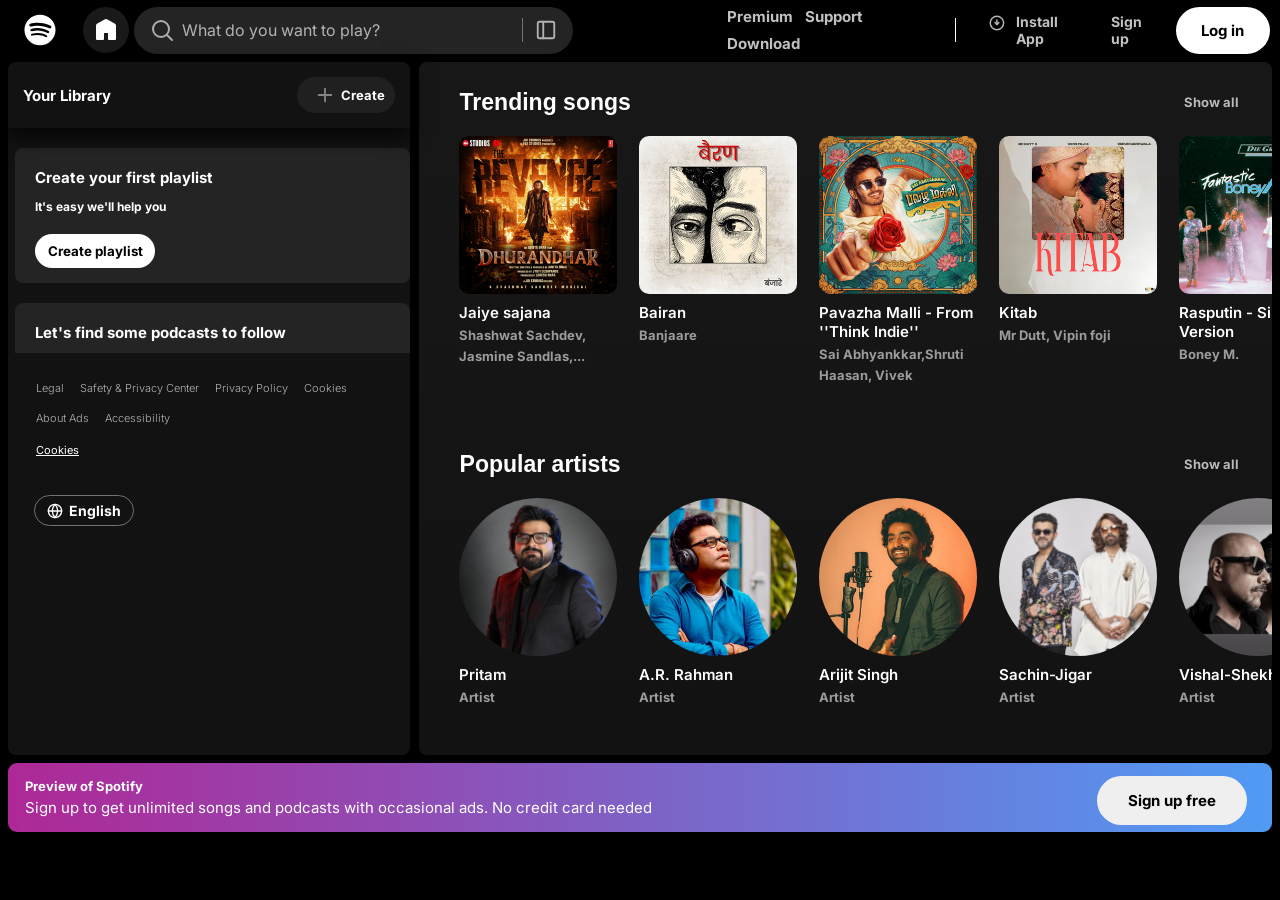
==== commit e74cedca: "added fevicon and update some thing" ====
--- a/index.html
+++ b/index.html
@@ -4,7 +4,8 @@
 <head>
     <meta charset="UTF-8">
     <meta name="viewport" content="width=device-width, initial-scale=1.0">
-    <title>Document</title>
+    <title>Spotify - Web Player: Music for everyone</title>
+    <link rel="shortcut icon" href="img-icon/favicon spotify.ico" type="image/x-icon">
 
     <link rel="preconnect" href="https://fonts.googleapis.com">
     <link rel="preconnect" href="https://fonts.gstatic.com" crossorigin>
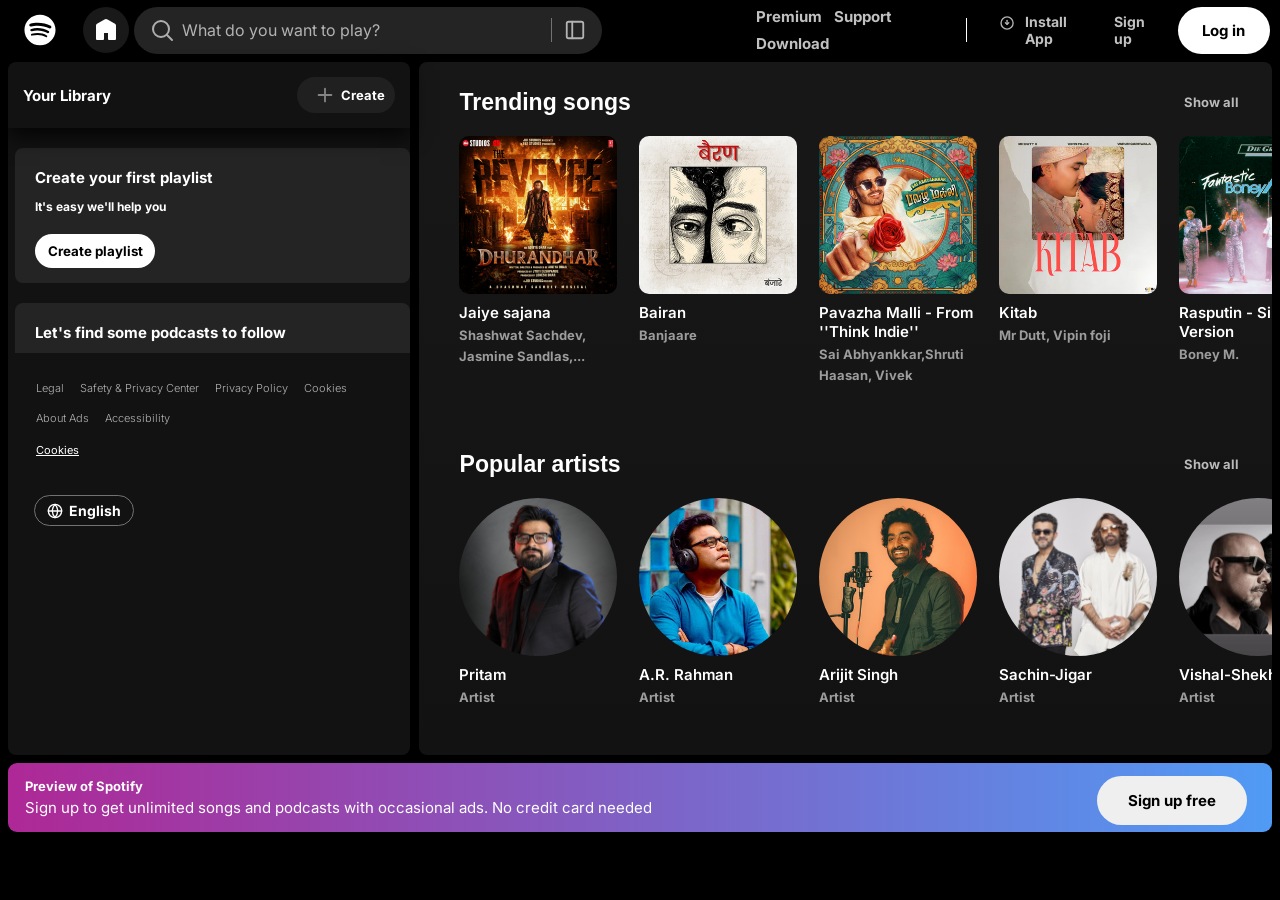
==== commit f7331ed3: "added responsive code" ====
--- a/index.html
+++ b/index.html
@@ -15,6 +15,7 @@
     <link rel="stylesheet" href="https://cdnjs.cloudflare.com/ajax/libs/font-awesome/6.4.0/css/all.min.css">
     <link rel="stylesheet" href="style.css">
     <link rel="stylesheet" href="utility.css">
+    <link rel="stylesheet" href="responsiv.css">
 </head>
 
 <body>
@@ -311,6 +312,32 @@
     </div>
 
     <script src="script.js"></script>
+
+    <div class="mobile-bottom-nav">
+        <div class="nav-item">
+            <img class="invert" src="img-icon/home.svg" alt="Home" width="24">
+            <span>Home</span>
+        </div>
+        <div class="nav-item">
+            <svg width="24" height="24" viewBox="0 0 24 24" fill="none" stroke="white" stroke-width="2">
+                <circle cx="11" cy="11" r="8"></circle>
+                <line x1="21" y1="21" x2="16.65" y2="16.65"></line>
+            </svg>
+            <span>Search</span>
+        </div>
+        <div class="nav-item">
+            <svg width="24" height="24" viewBox="0 0 24 24" fill="none" stroke="white" stroke-width="2">
+                <rect x="3" y="3" width="18" height="18" rx="2"></rect>
+                <line x1="9" y1="3" x2="9" y2="21"></line>
+            </svg>
+            <span>Library</span>
+        </div>
+        <div class="nav-item">
+            <img src="img-icon/Spotify-Icon-Black-Logo.svg" alt="logo">
+            <span>Library</span>
+        </div>
+
+    </div>
 </body>
 
 </html>
--- a/style.css
+++ b/style.css
@@ -72,7 +72,8 @@
     border-radius: 500px;
     padding: 0  15px;
     height: 47px;
-    width:468px; 
+    width: 100%;
+    max-width:468px; 
     transition: background-color 0.3s ease, border 0.2s ease;
     /* cursor: pointer; */
     border: 1px solid transparent;
--- a/responsiv.css
+++ b/responsiv.css
@@ -0,0 +1,127 @@
+/* --- RESPONSIVE ADJUSTMENTS --- */
+
+/* 1. For Tablets (Max-width: 1024px) */
+@media (max-width: 1024px) {
+    .left {
+        width: 80px; 
+    }
+    
+    .left span, .left h4, .left p, .left button, .left .flinks {
+        display: none; 
+    }
+
+    .right {
+        width: calc(100vw - 90px);
+    }
+
+    .links {
+        margin-left: 20px; 
+    }
+}
+
+/* 2. For Small Tablets & Large Phones (Max-width: 768px) */
+@media (max-width: 768px) {
+    .navbar .nav {
+        padding: 0 10px;
+    }
+
+    .search-container {
+        max-width: 200px; 
+    }
+
+    .search_hover, .divider, .browse-icon, .feature .links, .divider-2 {
+        display: none; 
+    }
+
+    .container {
+        flex-direction: column; 
+        height: auto;
+    }
+
+    .left {
+        display: none; 
+    }
+
+    .right {
+        width: 100%;
+        height: 80vh;
+        border-radius: 0;
+    }
+
+    .card-container {
+        padding-left: 15px;
+    }
+
+    .R-footer {
+        flex-wrap: wrap; 
+        gap: 20px;
+    }
+}
+
+/* 3. For Mobile Phones (Max-width: 480px) */
+@media (max-width: 480px) {
+    .navbar .nav {
+        height: auto;
+        flex-wrap: wrap;
+        padding: 10px;
+    }
+
+    .nav-icon {
+        order: 1;
+    }
+
+    .auth {
+        order: 2;
+        margin-left: auto;
+    }
+
+    .search-container {
+        order: 3;
+        max-width: 100%;
+        margin-top: 10px;
+    }
+
+    .Rheader h2 {
+        font-size: 18px;
+    }
+
+    .card-container .card {
+        width: 140px; 
+    }
+
+    .Bfooter {
+        flex-direction: column;
+        text-align: center;
+        gap: 10px;
+    }
+
+    .bsign-in {
+        width: 100%;
+    }
+}
+
+
+
+.mobile-bottom-nav {
+    display: none; 
+}
+
+@media (max-width: 768px) {
+    .mobile-bottom-nav {
+        display: flex;
+        position: fixed;
+        bottom: 0;
+        width: 100%;
+        background: rgba(0, 0, 0, 0.9);
+        justify-content: space-around;
+        padding: 10px 0;
+        z-index: 1000;
+    }
+    .nav-item {
+        display: flex;
+        flex-direction: column;
+        align-items: center;
+        font-size: 10px;
+        color: #b3b3b3;
+    }
+}
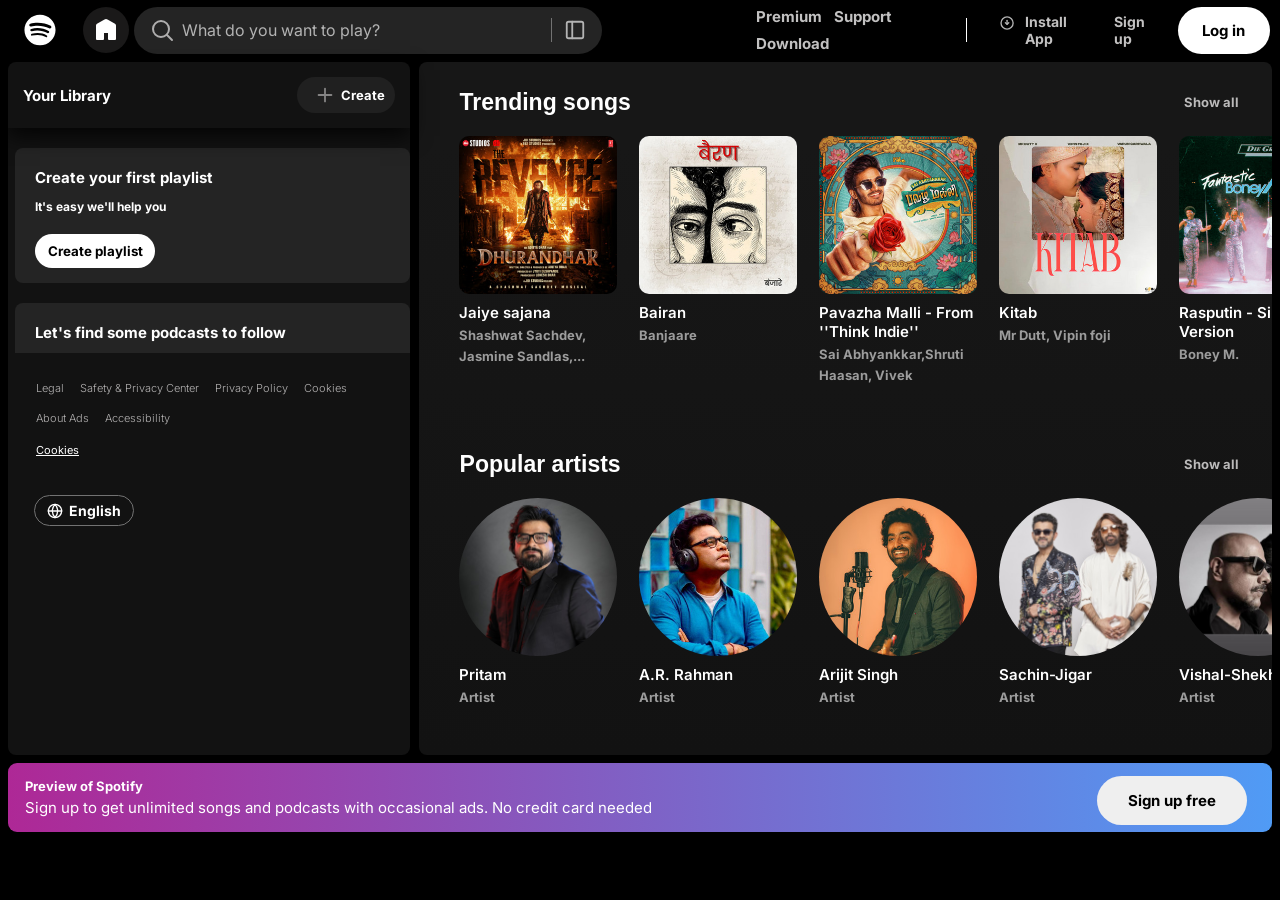
==== commit e6d48be7: "add media queries for mobile view" ====
--- a/index.html
+++ b/index.html
@@ -81,6 +81,14 @@
                 <div class="auth">
                     <span class="signup">Sign up</span>
                     <button class="login">Log in</button>
+                </div>
+
+            </div>
+            <div class="mobile-nav">
+                <img class="invert mobile-logo" src="img-icon/logo.svg" alt="">
+                <div class="rightside">
+                    <button class="App">Open App</button>
+                    <img class="hamburger" src="img-icon/hamburger.svg" alt="">
                 </div>
             </div>
         </nav>
@@ -234,7 +242,7 @@
 
 
             <footer>
-                <hr>
+                <hr class="hor1">
                 <div class="R-footer">
                     <div class="footer-column">
                         <h3>Company</h3>
@@ -294,6 +302,39 @@
                 </div>
                 <hr class="hor2">
 
+                <div class="rightFooter">
+                    <div class=" footer flinks">
+                        <ul>
+                            <li>Legal</li>
+                            <li>Safety & Privacy Center</li>
+                            <li>Privacy Policy</li>
+                            <li>Cookies</li>
+                            <li>About Ads</li>
+                            <li>Accessibility</li>
+                        </ul>
+                        <!-- <ul>
+                        <li>About Ads</li>
+                        <li>Accessibility</li>
+                    </ul> -->
+                    </div>
+
+                    <div class=" M-copyright">
+                        <small>&copy; 2026 Spotify AB</small>
+                    </div>
+
+                    <button class="footer-btn">
+                        <svg xmlns="http://www.w3.org/2000/svg" width="15" height="15" viewBox="0 0 24 24" fill="none"
+                            stroke="currentColor" stroke-width="2" stroke-linecap="round" stroke-linejoin="round">
+                            <circle cx="12" cy="12" r="10"></circle>
+                            <line x1="2" y1="12" x2="22" y2="12"></line>
+                            <path
+                                d="M12 2a15.3 15.3 0 0 1 4 10 15.3 15.3 0 0 1-4 10 15.3 15.3 0 0 1-4-10 15.3 15.3 0 0 1 4-10z">
+                            </path>
+                        </svg>
+                        English
+                    </button>
+                </div>
+
                 <div class="copyright">
                     <small>&copy; 2026 Spotify AB</small>
                 </div>
@@ -311,7 +352,6 @@
         <button class="bsign-in">Sign up free</button>
     </div>
 
-    <script src="script.js"></script>
 
     <div class="mobile-bottom-nav">
         <div class="nav-item">
@@ -319,25 +359,34 @@
             <span>Home</span>
         </div>
         <div class="nav-item">
-            <svg width="24" height="24" viewBox="0 0 24 24" fill="none" stroke="white" stroke-width="2">
+            <svg width="24" height="24" viewBox="0 0 24 24" fill="none" stroke="#c5c3c3" stroke-width="2">
                 <circle cx="11" cy="11" r="8"></circle>
                 <line x1="21" y1="21" x2="16.65" y2="16.65"></line>
             </svg>
             <span>Search</span>
         </div>
         <div class="nav-item">
-            <svg width="24" height="24" viewBox="0 0 24 24" fill="none" stroke="white" stroke-width="2">
+            <!-- <svg width="24" height="24" viewBox="0 0 24 24" fill="none" stroke="white" stroke-width="2">
                 <rect x="3" y="3" width="18" height="18" rx="2"></rect>
                 <line x1="9" y1="3" x2="9" y2="21"></line>
+            </svg> -->
+            <img src="img-icon/playlist.svg" alt="">
+            <span>Your Library</span>
+        </div>
+        <div class="nav-item ">
+            <svg xmlns="http://www.w3.org/2000/svg" width="24" height="24" viewBox="0 0 223.316 223.316">
+                <path
+                    d="M177.707 98.987c-35.992-21.375-95.36-23.34-129.719-12.912-5.519 1.674-11.353-1.44-13.024-6.958-1.672-5.521 1.439-11.352 6.96-13.029 39.443-11.972 105.008-9.66 146.443 14.936 4.964 2.947 6.59 9.356 3.649 14.31-2.944 4.963-9.359 6.6-14.31 3.653m-1.178 31.658c-2.525 4.098-7.883 5.383-11.975 2.867-30.005-18.444-75.762-23.788-111.262-13.012-4.603 1.39-9.466-1.204-10.864-5.8a8.717 8.717 0 015.805-10.856c40.553-12.307 90.968-6.347 125.432 14.833 4.092 2.52 5.38 7.88 2.864 11.968m-13.663 30.404a6.954 6.954 0 01-9.569 2.316c-26.22-16.025-59.223-19.644-98.09-10.766a6.955 6.955 0 01-8.331-5.232 6.95 6.95 0 015.233-8.334c42.533-9.722 79.017-5.538 108.448 12.446a6.96 6.96 0 012.31 9.57M111.656 0C49.992 0 0 49.99 0 111.656c0 61.672 49.992 111.66 111.657 111.66 61.668 0 111.659-49.988 111.659-111.66C223.316 49.991 173.326 0 111.657 0"
+                    fill="#c5c3c3" />
             </svg>
-            <span>Library</span>
-        </div>
-        <div class="nav-item">
-            <img src="img-icon/Spotify-Icon-Black-Logo.svg" alt="logo">
-            <span>Library</span>
-        </div>
-
-    </div>
+            <!-- <img class="pre-f" src="img-icon/Spotify-Icon-Black-Logo.svg" alt=""> -->
+            <span>Premium</span>
+        </div>
+
+
+    </div>
+
+    <script src="script.js"></script>
 </body>
 
 </html>
--- a/style.css
+++ b/style.css
@@ -13,6 +13,7 @@
     font-family: "CircularSp", "Helvetica Neue", Helvetica, Arial, sans-serif;
     font-weight: 700;
     /* font-size: 16px; */
+    
 
 }
 
@@ -551,9 +552,10 @@
 .footer-column ul a{
     color: rgb(145, 144, 144);
     text-decoration: none;
-    font-family: SpotifyMixUI, CircularSp-Arab, CircularSp-Hebr, CircularSp-Cyrl, CircularSp-Grek, CircularSp-Deva, "Helvetica Neue", helvetica, arial, "Hiragino Sans", "Hiragino Kaku Gothic ProN", Meiryo, "MS Gothic", sans-serif;
-    font-weight: bold;
+    /* font-family: SpotifyMixUI, CircularSp-Arab, CircularSp-Hebr, CircularSp-Cyrl, CircularSp-Grek, CircularSp-Deva, "Helvetica Neue", helvetica, arial, "Hiragino Sans", "Hiragino Kaku Gothic ProN", Meiryo, "MS Gothic", sans-serif; */
+    font-weight: lighter;
     font-size: 15px;
+    font-family: Inter, "Helvetica Neue", Arial, sans-serif;
     
 }
 .footer-column ul li a:hover{
@@ -644,4 +646,15 @@
 }
 .bsign-in:hover{
     transform: translateY(3px) scale(1.05);
+}
+
+.mobile-nav{
+    display: none;      
+}
+
+.mobile-bottom-nav{
+    display: none;
+}
+.rightFooter{
+    display: none;
 }
--- a/utility.css
+++ b/utility.css
@@ -166,3 +166,4 @@
 
 
 
+
--- a/responsiv.css
+++ b/responsiv.css
@@ -1,127 +1,210 @@
 /* --- RESPONSIVE ADJUSTMENTS --- */
 
-/* 1. For Tablets (Max-width: 1024px) */
 @media (max-width: 1024px) {
     .left {
-        width: 80px; 
+        display: none;
+    }
+
+    .right {
+        width: 100%;
+        height: 77vh;
+        border-radius: 0;
+    }
+
+    .right::-webkit-scrollbar {
+        display: none;
+    }
+
+    .featured-cards {
+        margin-bottom: 0;
     }
     
-    .left span, .left h4, .left p, .left button, .left .flinks {
-        display: none; 
-    }
-
-    .right {
-        width: calc(100vw - 90px);
-    }
-
-    .links {
-        margin-left: 20px; 
-    }
+    .feature {
+        display: none;
+    }
+
+    .R-footer {
+        display: flex;
+        flex-direction: column;
+        margin-top: 35px;
+        margin-bottom: 70px;
+
+    }
+
+    .footer-column {
+        margin-bottom: -15px;
+    }
+
 }
+
 
 /* 2. For Small Tablets & Large Phones (Max-width: 768px) */
 @media (max-width: 768px) {
     .navbar .nav {
-        padding: 0 10px;
+        height: 52px;
     }
 
     .search-container {
-        max-width: 200px; 
-    }
-
-    .search_hover, .divider, .browse-icon, .feature .links, .divider-2 {
-        display: none; 
-    }
-
-    .container {
-        flex-direction: column; 
+        display: none;
+    }
+
+    .nav-icon {
+        display: none;
+    }
+
+    .card-container {
+        padding-left: 0;
+    }
+
+    .Rheader {
+        padding-left: 10px;
+
+    }
+
+    .mobile-nav {
+        display: flex;
+        align-items: center;
+        justify-content: space-between;
+        width: 100%;
+        padding: 8px 15px;
+    }
+
+    .mobile-nav img:first-child {
+        width: 85px;
         height: auto;
     }
 
-    .left {
-        display: none; 
-    }
-
-    .right {
-        width: 100%;
-        height: 80vh;
-        border-radius: 0;
-    }
-
-    .card-container {
-        padding-left: 15px;
-    }
-
-    .R-footer {
-        flex-wrap: wrap; 
+    .rightside {
+        display: flex;
+        align-items: center;
         gap: 20px;
-    }
+        /* margin-left: 100px; */
+    }
+
+    .App {
+        /* padding: 2px 15px; */
+        width: 95px;
+        height: 35px;
+        border: none;
+        font-weight: bold;
+        border-radius: 40px;
+    }
+
+    .hamburger {
+        /* width: 40px;
+        height: 40px; */
+        display: block;
+        padding: 8px;
+        cursor: pointer;
+    }
+
+    .mobile-bottom-nav {
+        display: flex;
+        position: fixed;
+        bottom: 0;
+        width: 100%;
+        justify-content: space-around;
+        padding: 15px 0;
+        overflow: hidden;
+        
+    }
+
+    .nav-item {
+
+        display: flex;
+        flex-direction: column;
+        align-items: center;
+        font-size: 10px;
+        color: #b3b3b3;
+        font-weight: lighter;
+        font-family: Arial, Helvetica, sans-serif;
+        cursor: pointer;
+
+    }
+
+    .hor1 {
+        display: none;
+    }
+
+    .hor2 {
+        width: calc(100% - 20px);
+        margin-left: 10px;
+        margin-right: 10px;
+    }
+
+    /* mobile footer flinks */
+    .copyright {
+        display: none;
+    }
+
+    .rightFooter {
+        display: flex;
+        flex-direction: column;
+        /* padding: 0;
+        margin: 0; */
+
+    }
+
+    .flinks ul {
+        display: flex;
+        flex-wrap: wrap;
+        /* gap: -5px 10px; */
+        padding: -10px;
+        margin: -15px;
+    }
+
+    .flinks ul li {
+        line-height: 1.2;
+        font-size: 12px;
+        margin-bottom: 2px;
+
+    }
+
+    .M-copyright {
+        font-weight: 300;
+        color: grey;
+        margin-left: 13px;
+    }
+
+    .rightFooter .footer-btn {
+        display: flex;
+        align-items: center;
+        justify-content: center;
+        width: 100px;
+        font-size: 12px;
+        padding: 8px;
+        margin: 15px 0px 70px 10px;
+
+    }
+
+
+
 }
 
 /* 3. For Mobile Phones (Max-width: 480px) */
 @media (max-width: 480px) {
-    .navbar .nav {
-        height: auto;
-        flex-wrap: wrap;
-        padding: 10px;
-    }
-
-    .nav-icon {
-        order: 1;
-    }
-
-    .auth {
-        order: 2;
-        margin-left: auto;
-    }
-
-    .search-container {
-        order: 3;
-        max-width: 100%;
-        margin-top: 10px;
+    .right {
+        width: 100%;
+        height: 77vh;
     }
 
     .Rheader h2 {
-        font-size: 18px;
+        font-size: 21px;
+        margin-left: 0;
+    }
+
+    .show-all {
+        display: none;
     }
 
     .card-container .card {
-        width: 140px; 
+        width: 170px;
     }
 
     .Bfooter {
-        flex-direction: column;
-        text-align: center;
-        gap: 10px;
-    }
-
-    .bsign-in {
-        width: 100%;
-    }
-}
-
-
-
-.mobile-bottom-nav {
-    display: none; 
-}
-
-@media (max-width: 768px) {
-    .mobile-bottom-nav {
-        display: flex;
-        position: fixed;
-        bottom: 0;
-        width: 100%;
-        background: rgba(0, 0, 0, 0.9);
-        justify-content: space-around;
-        padding: 10px 0;
-        z-index: 1000;
-    }
-    .nav-item {
-        display: flex;
-        flex-direction: column;
-        align-items: center;
-        font-size: 10px;
-        color: #b3b3b3;
-    }
+        display: none;
+    }
+
+
+
 }
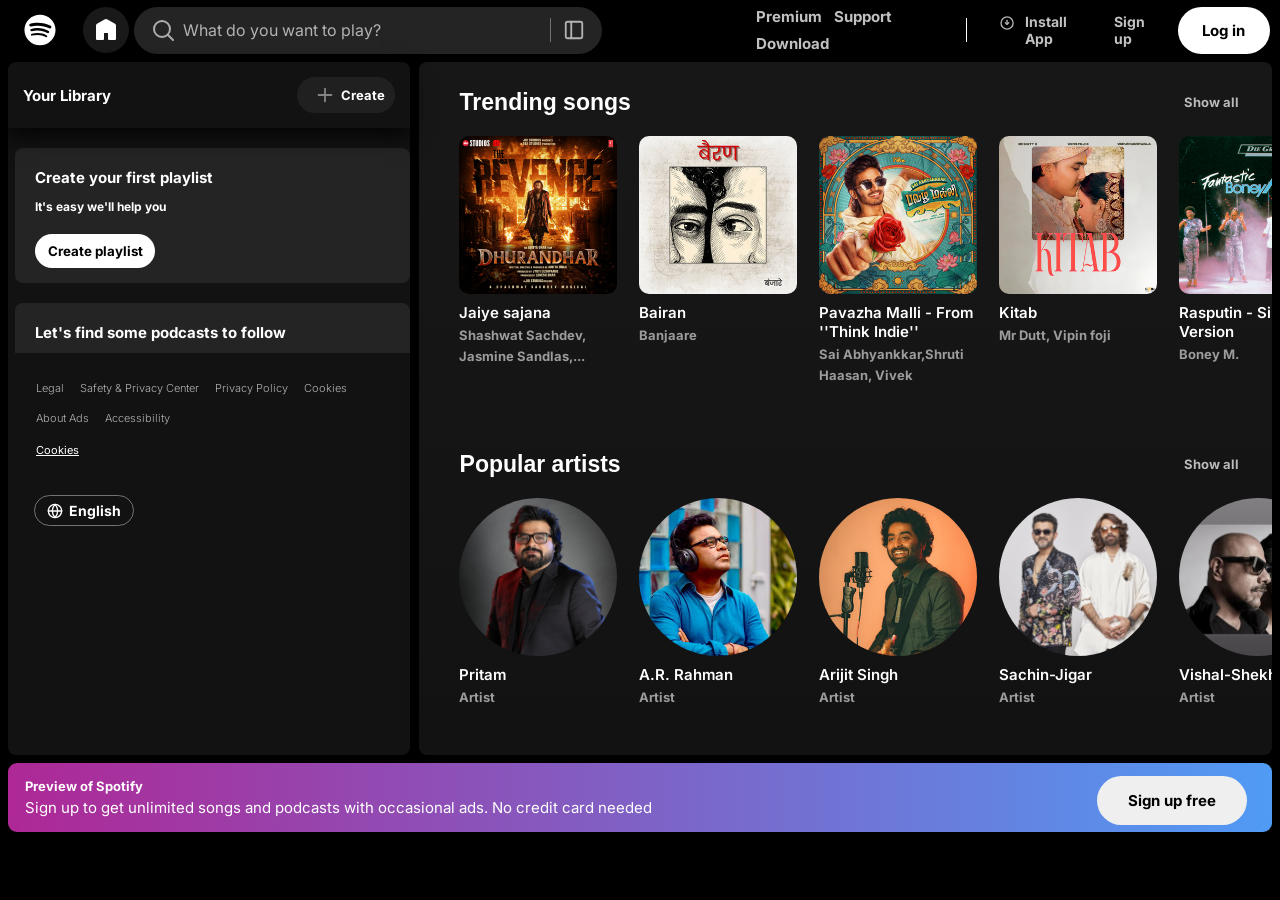
==== commit 81bc8c19: "add responsive hamburger menu navigation" ====
--- a/index.html
+++ b/index.html
@@ -48,39 +48,42 @@
                     <kbd>Shift</kbd>
                     <kbd>L</kbd>
                 </div>
-                <div class="divider"></div>
-
-                <svg class="browse-icon" xmlns="http://www.w3.org/2000/svg" viewBox="0 0 24 24" fill="none"
-                    stroke="currentColor" stroke-width="2" stroke-linecap="round" stroke-linejoin="round">
-
-                    <rect x="3" y="3" width="18" height="18" rx="2" ry="2"></rect>
-                    <line x1="9" y1="3" x2="9" y2="21"></line>
-
-                </svg>
-
+                <div class="search-right-group">
+                    <div class="divider"></div>
+
+                    <svg class="browse-icon" xmlns="http://www.w3.org/2000/svg" viewBox="0 0 24 24" fill="none"
+                        stroke="currentColor" stroke-width="2" stroke-linecap="round" stroke-linejoin="round">
+
+                        <rect x="3" y="3" width="18" height="18" rx="2" ry="2"></rect>
+                        <line x1="9" y1="3" x2="9" y2="21"></line>
+
+                    </svg>
+                </div>
             </div>
             <div class="feature">
-                <div class="links">
-                    <span>Premium</span>
-                    <span>Support</span>
-                    <span>Download</span>
-                </div>
-
-                <div class="divider-2"></div>
-
-                <div class="install">
-                    <svg width="20" height="20" viewBox="0 0 24 24" fill="none">
-                        <circle cx="12" cy="12" r="9" stroke="#b3b3b3" stroke-width="2" />
-                        <path d="M12 8v6" stroke="#b3b3b3" stroke-width="2" stroke-linecap="round" />
-                        <path d="M9.5 11.5L12 14l2.5-2.5" stroke="#b3b3b3" stroke-width="2" stroke-linecap="round"
-                            stroke-linejoin="round" />
-                    </svg>
-                    <span>Install App</span>
-                </div>
-
-                <div class="auth">
-                    <span class="signup">Sign up</span>
-                    <button class="login">Log in</button>
+                <div class="feature-container">
+                    <div class="links">
+                        <span>Premium</span>
+                        <span>Support</span>
+                        <span>Download</span>
+                    </div>
+
+                    <div class="divider-2"></div>
+
+                    <div class="install">
+                        <svg width="20" height="20" viewBox="0 0 24 24" fill="none">
+                            <circle cx="12" cy="12" r="9" stroke="#b3b3b3" stroke-width="2" />
+                            <path d="M12 8v6" stroke="#b3b3b3" stroke-width="2" stroke-linecap="round" />
+                            <path d="M9.5 11.5L12 14l2.5-2.5" stroke="#b3b3b3" stroke-width="2" stroke-linecap="round"
+                                stroke-linejoin="round" />
+                        </svg>
+                        <span>Install App</span>
+                    </div>
+
+                    <div class="auth">
+                        <span class="signup">Sign up</span>
+                        <button class="login">Log in</button>
+                    </div>
                 </div>
 
             </div>
@@ -89,6 +92,27 @@
                 <div class="rightside">
                     <button class="App">Open App</button>
                     <img class="hamburger" src="img-icon/hamburger.svg" alt="">
+                </div>
+                <div class="hamburger_container">
+                    <div class="close">
+                        <img class="invert" style="width: 30px;" src="img-icon/close.svg" alt="">
+                    </div>
+                    <div class="hamburger-content">
+                        <div class="hamburger_auth">
+                            <div>Log in</div>
+                            <div>Sign up</div>
+                        </div>
+                        <div class="hamburger-divider"></div>
+                        <div class="hamburger_links">
+                            <ul>
+                                <li>Premium</li>
+                                <li>Help</li>
+                                <li>Download</li>
+                                <li>Privacy</li>
+                                <li>Terms</li>
+                            </ul>
+                        </div>
+                    </div>
                 </div>
             </div>
         </nav>
--- a/style.css
+++ b/style.css
@@ -66,6 +66,7 @@
     transform: scale(1.04);
 }
 .search-container{
+    box-sizing: border-box;
     position: relative;
     display: flex;
     align-items: center;
@@ -75,23 +76,28 @@
     height: 47px;
     width: 100%;
     max-width:468px; 
-    transition: background-color 0.3s ease, border 0.2s ease;
+    transition: all 0.2s ease;
     /* cursor: pointer; */
-    border: 1px solid transparent;
+    border: 2px solid transparent;
+    /* overflow: hidden; */
+    
 }
 .search-container:hover {
-    border: 1px solid #464444;
     background-color: #2c2c2c;
-    
+    box-shadow: 0 0 0 1px #464444;   
+}
+.search-container.active{
+    border: 2px solid white;
+    box-shadow: none;
 }
 .search-icon svg{
     width: 24px;  
-    height: 40px; 
+    height: 24px; 
     /* background-color: #1a1a1a; /* Gives the circle its dark gray color */
     /* border-radius: 10px;   */
     
     color: rgb(175, 174, 174);
-    display: flex;
+    display: block;
     align-items: center;
     cursor: pointer;
     transition: all 0.2s ease;
@@ -100,8 +106,9 @@
     color: white;
 }
 .search-input{
-    /* flex-grow: 1; */
-    width: 221px;
+    flex: 1;
+    min-width: 0;
+    /* width: 100%; */
     background: transparent;
     border: none;
     outline: none;
@@ -113,20 +120,31 @@
 .search-input::placeholder {
     color: #b3b3b3;
 }
+.search-right-group {
+    display: flex;
+    align-items: center;
+    gap: 12px;  
+    margin-left: 49px; 
+    /* flex-shrink: 0; */
+}
 
 .search_hover{
     /* position: absolute; */
     display: flex;
     gap: 3px;
-    /* margin-right:30px; */
     opacity: 0;
-    transition: opacity 0.2s ease;
-}
+    visibility: hidden;
+    margin-left: 8px;
+    transition: opacity 0.1s ease;
+}
+/* .search_hover + .search-right-group{
+    margin-left: auto;
+} */
 
 .search_hover kbd{
     display: flex;
     border: 1px solid grey; 
-    border-radius: 3px;
+    border-radius: 4px;
     padding: 2px 4px;
     font-size: 15px;
     font-weight: 500;
@@ -136,14 +154,15 @@
 }
 .search-container:hover .search_hover{
     opacity: 1;
+    visibility: visible;
 }
 
 .divider {
     height: 24px;
     width: 1px;
     background-color: #727272;
-    margin-right:12px;
-    margin-left: auto;
+    /* margin: 0 12px; */
+    flex-shrink: 0;
 }
 
 svg{
@@ -161,11 +180,15 @@
 .browse-icon:hover {
     color: white; /* Hover par bright white ho jayega */
 }
-.feature{
+.feature .feature-container{
     display: flex;
     align-items: center;
     /* justify-content: space-between; */
 }
+/* .feature-container{
+    display: flex;
+    align-items: center;
+} */
 .links{
     margin-left:150px;
     color: rgb(194, 193, 193);
@@ -657,4 +680,4 @@
 }
 .rightFooter{
     display: none;
-}+}
--- a/responsiv.css
+++ b/responsiv.css
@@ -19,57 +19,20 @@
         margin-bottom: 0;
     }
     
-    .feature {
-        display: none;
-    }
-
-    .R-footer {
-        display: flex;
-        flex-direction: column;
-        margin-top: 35px;
-        margin-bottom: 70px;
-
-    }
-
-    .footer-column {
-        margin-bottom: -15px;
-    }
-
-}
-
-
-/* 2. For Small Tablets & Large Phones (Max-width: 768px) */
-@media (max-width: 768px) {
-    .navbar .nav {
-        height: 52px;
-    }
-
-    .search-container {
-        display: none;
-    }
-
-    .nav-icon {
-        display: none;
-    }
-
-    .card-container {
-        padding-left: 0;
-    }
-
-    .Rheader {
-        padding-left: 10px;
-
-    }
-
+    .feature{
+        display: none;
+    }
+    
     .mobile-nav {
         display: flex;
         align-items: center;
-        justify-content: space-between;
+        justify-content: flex-end;
         width: 100%;
         padding: 8px 15px;
     }
 
     .mobile-nav img:first-child {
+        display: none;
         width: 85px;
         height: auto;
     }
@@ -83,6 +46,7 @@
 
     .App {
         /* padding: 2px 15px; */
+        display: none;
         width: 95px;
         height: 35px;
         border: none;
@@ -91,11 +55,117 @@
     }
 
     .hamburger {
-        /* width: 40px;
-        height: 40px; */
+        display: flex;
+        padding: 8px;
+        cursor: pointer;
+        /* z-index: 1010; */
+    }
+
+    .hamburger_container{
+        display: flex;
+        flex-direction: column;
+        position: fixed;
+        width:100%;
+        height: 100%;
+        top: 0px;
+        background-color: black;
+        color: white;
+        right:100%;
+        z-index: 1000;
+        transition: right 0.3s ease-in-out;
+       
+    }
+    .hamburger-content{
+        display: flex;
+        position: absolute;
+        flex-direction: column;
+        margin-left: 20px;
+        left:10px;
+        top: 100px;
+        cursor: pointer;
+        font-size: 15px;
+    }
+    .hamburger_links ul{
+         list-style: none;
+         display: flex;
+         flex-direction: column;
+         gap: 22px;
+    }
+   
+    .close{
         display: block;
-        padding: 8px;
-        cursor: pointer;
+        position: absolute;
+        top: 20px;
+        right: 15px;
+        cursor: pointer;
+        
+
+    }
+    .hamburger_auth{
+        display: flex;
+        flex-direction: column;
+        font-size: 19px;
+        gap: 35px;
+        cursor: pointer;
+    }
+    .hamburger-divider {
+    width: 20px;           
+    border-top: 2px solid white; 
+    margin: 50px 0  40px 0;      
+    }
+    
+
+    
+    .R-footer {
+        display: flex;
+        flex-direction: column;
+        margin-top: 35px;
+        margin-bottom: 70px;
+
+    }
+
+    .footer-column {
+        margin-bottom: -15px;
+    }
+
+}
+
+
+/* 2. For Small Tablets & Large Phones (Max-width: 768px) */
+@media (max-width: 768px) {
+    .navbar .nav {
+        height: 52px;
+    }
+
+    .search-container {
+        display: none;
+    }
+
+    .nav-icon {
+        display: none;
+    }
+
+    .card-container {
+        padding-left: 0;
+    }
+
+    .Rheader {
+        padding-left: 10px;
+
+    }
+    /* navbar for mobile   */
+    .mobile-nav{
+        justify-content: space-between;
+    }
+    .mobile-nav img:first-child {
+        display: block;
+        width: 85px;
+        height: auto;
+    }
+
+    .App {
+        /* padding: 2px 15px; */
+        display: block;
     }
 
     .mobile-bottom-nav {
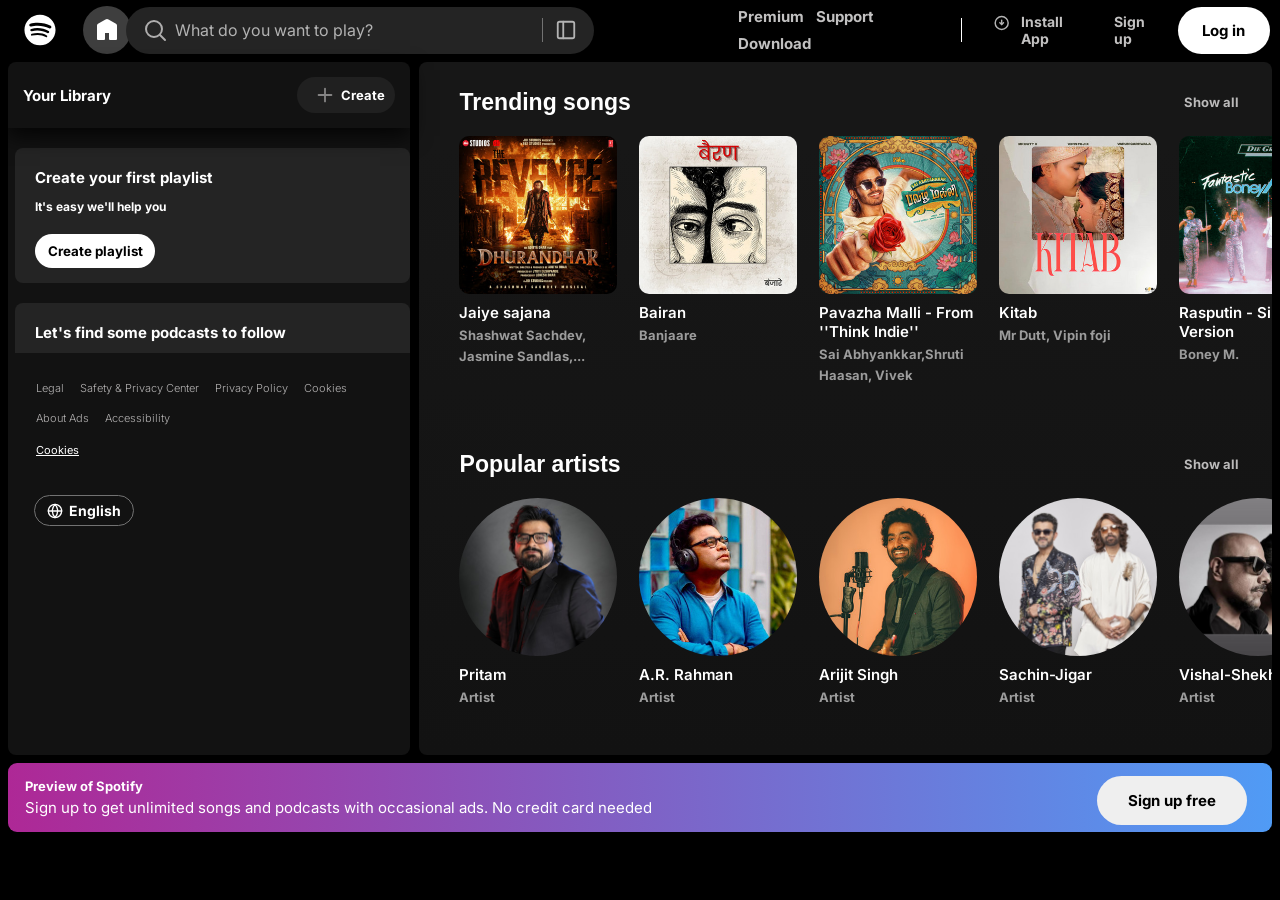
==== commit 526a0f6e: "toggle card added" ====
--- a/index.html
+++ b/index.html
@@ -81,8 +81,8 @@
                     </div>
 
                     <div class="auth">
-                        <span class="signup">Sign up</span>
-                        <button class="login">Log in</button>
+                        <span class="signup"> <a href="Sign-up.html">Sign up</a></span>
+                        <button class="login"> <a href="log-in.html">Log in</a></button>
                     </div>
                 </div>
 
@@ -99,8 +99,8 @@
                     </div>
                     <div class="hamburger-content">
                         <div class="hamburger_auth">
-                            <div>Log in</div>
-                            <div>Sign up</div>
+                            <div><a href="log-in.html">Log in</a></div>
+                            <div><a href="Sign-up.html">Sign up</a></div>
                         </div>
                         <div class="hamburger-divider"></div>
                         <div class="hamburger_links">
@@ -143,15 +143,79 @@
             <div class="library">
                 <div class="lheader">
                     <span>Your Library</span>
-                    <button>
+                    <button class="create-btn">
                         <!-- <span class="plus">&#43</span> -->
-                        <svg width="16" height="16" viewBox="0 0 24 24" stroke="currentColor" fill="none"
-                            stroke-width="2">
+                        <svg class="lplus-icon" width="16" height="16" viewBox="0 0 24 24" stroke="currentColor"
+                            fill="none" stroke-width="2">
                             <line x1="12" y1="5" x2="12" y2="19" stroke-linecap="round" />
                             <line x1="5" y1="12" x2="19" y2="12" stroke-linecap="round" />
                         </svg>
                         <span>Create</span>
                     </button>
+                    <div class="spotify-menu">
+                        <div class="menu-item">
+                            <div class="icon-circle">
+                                <svg width="48" height="48" viewBox="0 0 48 48" xmlns="http://www.w3.org/2000/svg">
+                                    <!-- <circle cx="24" cy="24" r="22" fill="#3a3a3a" /> -->
+                                    <g fill="none" stroke="none">
+                                        <!-- MUSIC NOTES GROUP -->
+                                        <!-- Top beam -->
+                                        <rect x="19" y="18" width="14" height="2" rx="0" fill="white" />
+                                        <!-- Left stem -->
+                                        <rect x="19" y="20" width="2" height="13" rx="0" fill="white" />
+                                        <!-- Right stem -->
+                                        <rect x="30.8" y="18" width="2" height="11" rx="0" fill="white" />
+                                        <!-- Left note head -->
+                                        <circle cx="18.5" cy="33.5" r="3" fill="white" />
+                                        <!-- Right note head -->
+                                        <circle cx="30.5" cy="31.5" r="3" fill="white" />
+
+                                        <!-- PLUS SIGN — top-left of music group -->
+                                        vertical bar
+                                        <rect x="13" y="13" width="1.8" height="8" rx="0.9" fill="white" />
+                                        <!-- horizontal bar -->
+                                        <rect x="10" y="16" width="8" height="1.8" rx="0.9" fill="white" />
+                                    </g>
+                                </svg>
+                            </div>
+                            <div class="text-group">
+                                <span class="title">Playlist</span>
+                                <span class="subtitle">Create a playlist with songs or episodes</span>
+                            </div>
+                        </div>
+
+                        <div class="menu-item">
+                            <div class="icon-circle blend">
+                                <svg width="37" height="37" viewBox="0 0 24 24" xmlns="http://www.w3.org/2000/svg">
+                                    <g transform="rotate(-35 12 12)">
+                                        <circle cx="9.5" cy="12" r="5.7" fill="white" opacity="0.3" />
+                                        <circle cx="14.5" cy="12" r="5.7" fill="white" opacity="0.5" />
+                                    </g>
+                                </svg>
+                            </div>
+                            <div class="text-group">
+                                <span class="title">Blend</span>
+                                <span class="subtitle">Combine your friends' tastes into a playlist</span>
+                            </div>
+                        </div>
+
+                        <div class="menu-divider"></div>
+
+                        <div class="menu-item">
+                            <div class="icon-circle fill-icon">
+                                <svg width="26" height="26" viewBox="0 0 24 24" fill="none"
+                                    xmlns="http://www.w3.org/2000/svg">
+                                    <path
+                                        d="M3 7C3 5.89543 3.89543 5 5 5H9.41421C9.94467 5 10.4534 5.21071 10.8284 5.58579L12.4142 7.17157C12.7893 7.54665 13.298 7.75736 13.8284 7.75736H19C20.1046 7.75736 21 8.65193 21 9.7565V17C21 18.1046 20.1046 19 19 19H5C3.89543 19 3 18.1046 3 17V7Z"
+                                        stroke="white" stroke-width="1.8" stroke-linejoin="round" />
+                                </svg>
+                            </div>
+                            <div class="text-group">
+                                <span class="title">Folder</span>
+                                <span class="subtitle">Organize your playlists</span>
+                            </div>
+                        </div>
+                    </div>
                 </div>
                 <div class="lbox">
                     <div class="playlist box">
@@ -160,6 +224,19 @@
                             <p>It's easy we'll help you</p>
                         </div>
                         <button class="lbut play_but">Create playlist</button>
+                        <div class="tooltip-card">
+                            <div class="tooltip-content">
+                                <h3>Create a playlist</h3>
+                                <p>Log in to create and share playlists.</p>
+                            </div>
+
+                            <div class="tooltip-actions">
+                                <button class="not-now-btn">Not now</button>
+                                <button class="login login-btn"> <a href="log-in.html">Log in</a></button>
+                            </div>
+
+                            <div class="tooltip-arrow"></div>
+                        </div>
 
                     </div>
                     <div class="podcast box">
@@ -198,6 +275,7 @@
                     English
                 </button>
             </div>
+
             <!-- <div class="home bg-gray rounded m-1 p-1">
                 <div class="logo"><img class="invert" src="img/logo.svg" alt="logo"></div>
                 <ul>
@@ -207,6 +285,7 @@
             </div> -->
 
         </div>
+
         <div class="right bg-black rounded ">
             <div class="Rcontainer ">
                 <div class="Rheader">
--- a/style.css
+++ b/style.css
@@ -67,7 +67,7 @@
 }
 .search-container{
     box-sizing: border-box;
-    position: relative;
+    /* position: relative; */
     display: flex;
     align-items: center;
     background-color: #242424;
@@ -76,19 +76,21 @@
     height: 47px;
     width: 100%;
     max-width:468px; 
-    transition: all 0.2s ease;
+    margin-left:-22px;
     /* cursor: pointer; */
     border: 2px solid transparent;
+    transition: background-color 0.2s ease, box-shadow 0.2s ease;
     /* overflow: hidden; */
-    
 }
 .search-container:hover {
     background-color: #2c2c2c;
-    box-shadow: 0 0 0 1px #464444;   
-}
-.search-container.active{
-    border: 2px solid white;
-    box-shadow: none;
+    box-shadow: 0 0 0 1px #464444; 
+    transition-duration: 0.2s;  
+}
+.search-container.active{          /* this can be do without js by search-container:focus-within */
+    /* border: 2px solid white; */
+    box-shadow: 0 0 0 2px white !important;
+    
 }
 .search-icon svg{
     width: 24px;  
@@ -135,7 +137,7 @@
     opacity: 0;
     visibility: hidden;
     margin-left: 8px;
-    transition: opacity 0.1s ease;
+    transition-duration: 0.3s;
 }
 /* .search_hover + .search-right-group{
     margin-left: auto;
@@ -190,7 +192,7 @@
     align-items: center;
 } */
 .links{
-    margin-left:150px;
+    margin-left:140px;
     color: rgb(194, 193, 193);
     font-size: 15px;
     
@@ -225,6 +227,7 @@
     margin-left: 20px;
     transition: all 0.2s ease;
     cursor: pointer;
+    filter: blur(0.4px);
 
 }
 .install svg{
@@ -242,19 +245,22 @@
     display: flex;
     align-items: center;
     font-size: 14px;
-    color: rgb(194, 193, 193);
     margin-left: 30px;
     gap: 20px;
     cursor: pointer;
 
 }
-
-.auth button{
+.auth span a{
+    text-decoration: none;
+    color: rgb(194, 193, 193);
+    filter: blur(0.4px);
+}
+
+.auth button {
     padding: 14px;
     margin-right: 10px;
     width: 105px;
     background-color: white;
-    color: black;
     font-size:15px;
     font-weight: bold;
     border: none;
@@ -262,7 +268,7 @@
     border-radius: 50px;
     transition: background-color 0.1s ease, transform 0.1s ease;
 }
-.auth span:hover{
+.auth span a:hover{
     color: white;
     transform: scale(1.04);
 }
@@ -271,7 +277,10 @@
     transform: scale(1.01);
 
 }
-
+.login a{
+    text-decoration: none;
+    color: black;
+}
 
 /*               container             */
 
@@ -360,18 +369,22 @@
     height: 225px;
     /* background-color: #131313; */
     overflow-y: scroll;
+    transition: all 0.3s ease;
 }
 .lbox::-webkit-scrollbar{
     width: 12px;
-    
-   
+
 }
 .lbox::-webkit-scrollbar-track {
-  /* background:  #777; */
+  background: transparent;
 }
 .lbox::-webkit-scrollbar-thumb{
-    background: #535353;  
+    background:transparent;
+    transition: background 0.3s ease;
     /* border-radius: 3px; */
+}
+.lbox.show-scroll::-webkit-scrollbar-thumb {
+    background: #535353;
 }
 
 .play_but{
@@ -681,3 +694,184 @@
 .rightFooter{
     display: none;
 }
+
+/* for spotify menu  */
+
+.spotify-menu {
+    display: none;
+    position: absolute;
+    background-color: #282828;
+    padding: 4px;
+    border-radius: 10px;
+    margin: 260px 0 0 300px;
+    width: 370px;
+    box-shadow: 0 16px 24px rgba(0,0,0,.3), 0 6px 8px rgba(0,0,0,.2);
+}
+
+.menu-item {
+    display: flex;
+    align-items: center;
+    padding: 8px;
+    cursor: pointer;
+    border-radius: 8px;
+    transition: background-color 0.2s ease; /* Smooth background change */
+}
+
+.menu-item:hover {
+    background-color: #3e3e3e; /* Hover effect */
+}
+
+.icon-circle {
+    width: 48px;
+    height: 48px;
+    background-color: #3e3e3e;
+    border-radius: 50%;
+    display: flex;
+    justify-content: center;
+    align-items: center;
+    margin-right: 12px;
+    flex-shrink: 0;
+    transition: transform 0.5s cubic-bezier(0.4, 0, 0.2, 1); /* Animation timing */
+}
+
+.menu-item:hover .icon-circle svg {
+    transform: rotate(10deg); /* some clockwise rotation */
+}
+
+/* .blend svg .c1 {
+    fill: white;
+    opacity: 0.3;
+    transition: opacity 0.3s ease;
+}
+
+.blend svg .c2 {
+    fill: white;
+    opacity: 0.5;
+    transition: opacity 0.3s ease;
+}
+.blend:hover svg .c1,
+.blend:hover svg .c2 {
+    opacity: 1;
+} */
+
+.menu-item:hover svg circle,
+.menu-item:hover svg rect {
+    fill: #1ed760; /* Spotify Green color */
+}
+/* .menu-item:hover svg circle .c1{
+    fill: #1ed760;
+} */
+.menu-item:hover svg path{
+    stroke: #1ed760;
+}
+
+.text-group {
+    display: flex;
+    flex-direction: column;
+    font-family: "Circular Std", "Inter", "Helvetica Neue", Helvetica, Arial, sans-serif;
+}
+
+.title {
+    color: white;
+    font-weight: 700;
+    font-size: 15px;
+    margin-bottom: 2px;
+}
+
+.subtitle {
+    color: #b3b3b3;
+    font-size: 12px;
+    font-weight: 600;
+}
+
+.menu-divider {
+    height: 1px;
+    background-color: #3e3e3e;
+    margin: 4px 18px;
+}
+.spotify-menu.active{
+    display: block;
+}
+.lplus-icon {
+    transition: transform 0.3s ease;
+}
+.lplus-icon.active{
+    transform: rotate(45deg);
+}
+
+
+
+/* for tooltip- card */
+.tooltip-card {
+    display: none;
+    position: absolute;
+    background-color: #0d72ea; 
+    padding: 16px 20px;
+    border-radius: 8px;
+    width: 320px;
+    color: white;
+    box-shadow: 0 4px 12px rgba(0, 0, 0, 0.5);
+    font-family: 'Inter', sans-serif; 
+    margin: -110px 0  0 430px;
+    z-index: 1000;
+}
+
+.tooltip-content h3 {
+    font-size: 15px;
+    font-weight: 700;
+    margin-bottom: 8px;
+}
+
+.tooltip-content p {
+    font-size: 13px;
+    font-weight: 500;
+    margin-bottom: 20px;
+}
+
+.tooltip-actions {
+    display: flex;
+    justify-content: flex-end;
+    align-items: center;
+    gap: 24px;
+}
+
+.not-now-btn {
+    background: transparent;
+    border: none;
+    color: white;
+    font-weight: 700;
+    font-size: 13px;
+    cursor: pointer;
+}
+
+.login-btn {
+    background-color: white;
+    color: black;
+    border: none;
+    padding: 8px 24px;
+    border-radius: 500px;
+    font-weight: 600;
+    font-size: 14px;
+    cursor: pointer;
+    transition: transform 0.1s ease;
+}
+
+.login-btn:hover {
+    transform: scale(1.04);
+}
+
+/* Tooltip Arrow Logic */
+.tooltip-arrow {
+    position: absolute;
+    left: -8px; 
+    top: 50%;
+    transform: translateY(-50%);
+    width: 0;
+    height: 0;
+    border-top: 8px solid transparent;
+    border-bottom: 8px solid transparent;
+    border-right: 8px solid #0d72ea; 
+}
+.tooltip-card.active{
+    display: block;
+}
--- a/utility.css
+++ b/utility.css
@@ -131,10 +131,22 @@
 } 
 .right::-webkit-scrollbar-thumb{
     background-color:rgb(99, 98, 98);
-    /* border-radius: 5px; */
-    border-top-right-radius: 7px;
-    border-bottom-right-radius: 7px;
+    border-radius: 0;
+    transition: border-radius 0.2s;
+    /* border-top-right-radius: 7px;
+    border-bottom-right-radius: 7px; */
 }
+
+/* When at top */
+.right.at-top::-webkit-scrollbar-thumb {
+    border-top-right-radius: 8px;
+}
+
+/* When at bottom */
+.right.at-bottom::-webkit-scrollbar-thumb {
+    border-bottom-right-radius: 8px;
+}
+
 .card-container::-webkit-scrollbar{
     display: none;
 }
--- a/responsiv.css
+++ b/responsiv.css
@@ -18,11 +18,11 @@
     .featured-cards {
         margin-bottom: 0;
     }
-    
-    .feature{
-        display: none;
-    }
-    
+
+    .feature {
+        display: none;
+    }
+
     .mobile-nav {
         display: flex;
         align-items: center;
@@ -61,61 +61,70 @@
         /* z-index: 1010; */
     }
 
-    .hamburger_container{
+    .hamburger_container {
         display: flex;
         flex-direction: column;
         position: fixed;
-        width:100%;
+        width: 100%;
         height: 100%;
         top: 0px;
         background-color: black;
         color: white;
-        right:100%;
+        right: 100%;
         z-index: 1000;
         transition: right 0.3s ease-in-out;
-       
-    }
-    .hamburger-content{
+
+    }
+
+    .hamburger-content {
         display: flex;
         position: absolute;
         flex-direction: column;
         margin-left: 20px;
-        left:10px;
+        left: 10px;
         top: 100px;
         cursor: pointer;
         font-size: 15px;
     }
-    .hamburger_links ul{
-         list-style: none;
-         display: flex;
-         flex-direction: column;
-         gap: 22px;
-    }
-   
-    .close{
+
+    .hamburger_links ul {
+        list-style: none;
+        display: flex;
+        flex-direction: column;
+        gap: 22px;
+    }
+
+    .close {
         display: block;
         position: absolute;
         top: 20px;
         right: 15px;
         cursor: pointer;
-        
-
-    }
-    .hamburger_auth{
+
+
+    }
+
+    .hamburger_auth {
         display: flex;
         flex-direction: column;
         font-size: 19px;
         gap: 35px;
         cursor: pointer;
     }
+
+    .hamburger_auth a {
+        text-decoration: none;
+        color: white;
+    }
+
     .hamburger-divider {
-    width: 20px;           
-    border-top: 2px solid white; 
-    margin: 50px 0  40px 0;      
-    }
-    
-
-    
+        width: 20px;
+        border-top: 2px solid white;
+        margin: 50px 0 40px 0;
+    }
+
+
+
     .R-footer {
         display: flex;
         flex-direction: column;
@@ -153,10 +162,12 @@
         padding-left: 10px;
 
     }
+
     /* navbar for mobile   */
-    .mobile-nav{
+    .mobile-nav {
         justify-content: space-between;
     }
+
     .mobile-nav img:first-child {
         display: block;
         width: 85px;
@@ -176,7 +187,7 @@
         justify-content: space-around;
         padding: 15px 0;
         overflow: hidden;
-        
+
     }
 
     .nav-item {
@@ -247,8 +258,7 @@
 
     }
 
-
-
+     
 }
 
 /* 3. For Mobile Phones (Max-width: 480px) */
